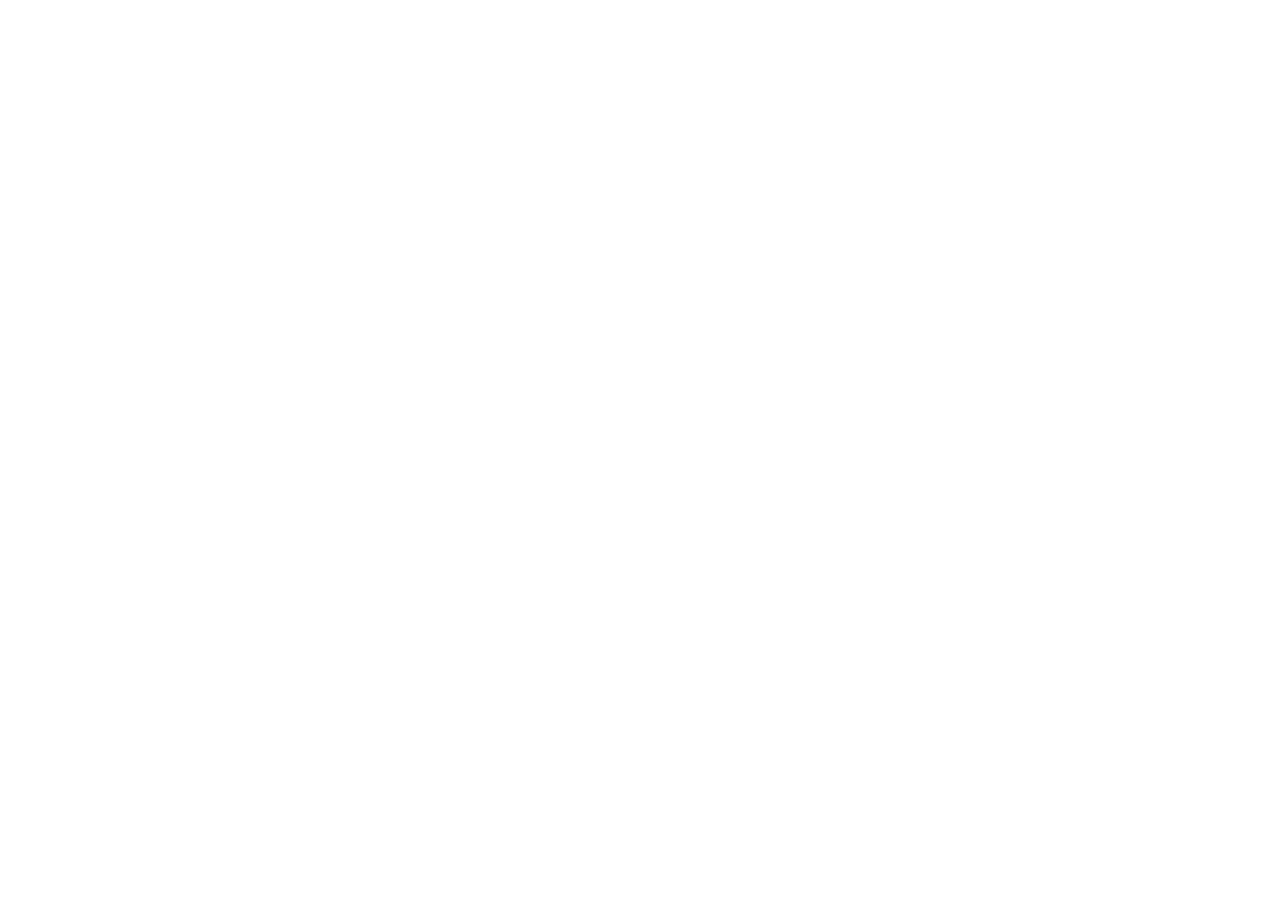
==== index.html @ efc81cf4 "creating-folders" ====
<!DOCTYPE html>
<html lang="en">
<head>
    <meta charset="UTF-8">
    <meta name="viewport" content="width=device-width, initial-scale=1.0">
    <title>MegaMart | Ecommerce Website</title>
    <link rel="stylesheet" href="style.css">
</head>
<body>
    
</body>
</html>
---- style.css ----
*{
    padding: 0;
    margin: 0;
    box-sizing: border-box;
}
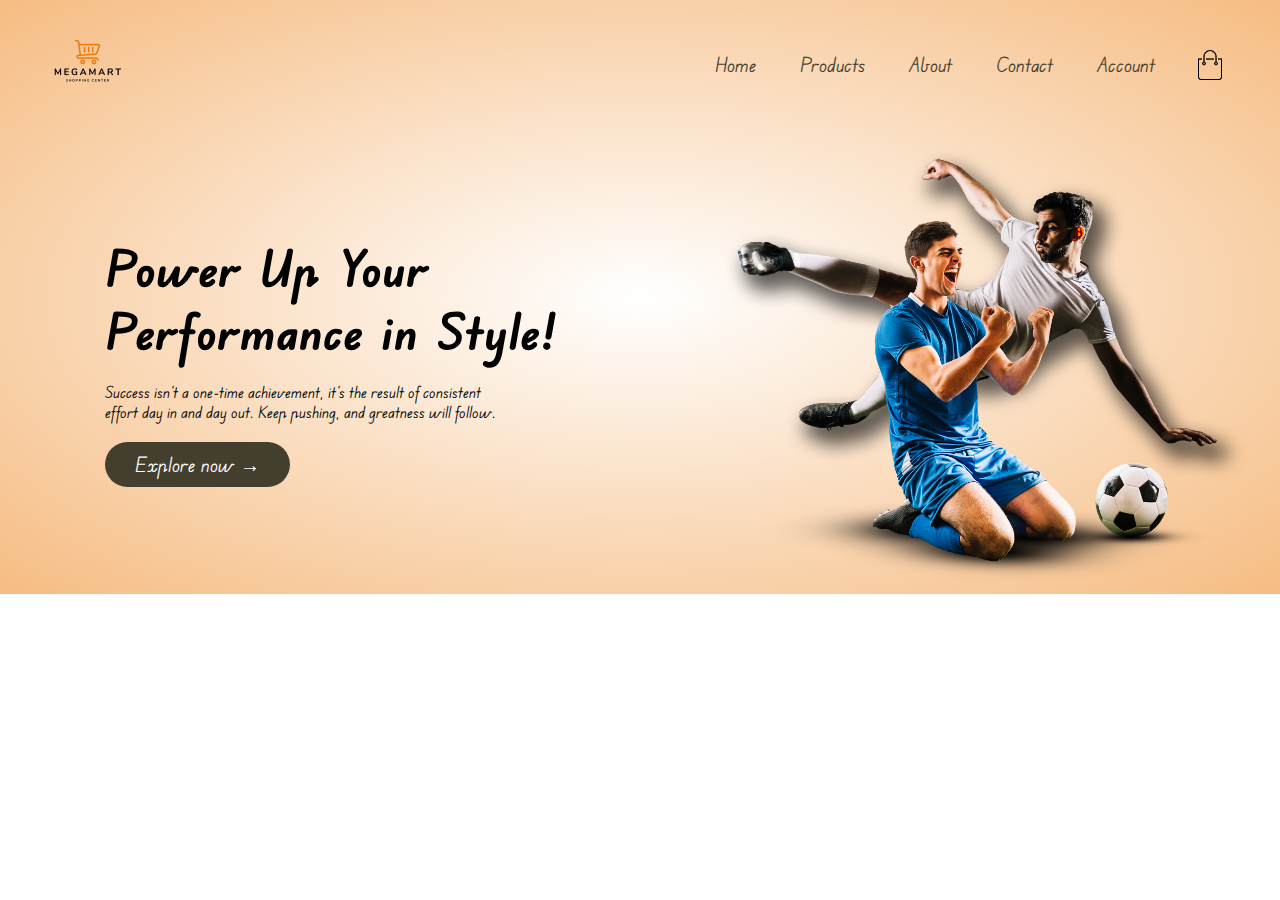
==== commit fdb57daa: "Home-Page-done" ====
--- a/index.html
+++ b/index.html
@@ -5,8 +5,39 @@
     <meta name="viewport" content="width=device-width, initial-scale=1.0">
     <title>MegaMart | Ecommerce Website</title>
     <link rel="stylesheet" href="style.css">
+    <link rel="preconnect" href="https://fonts.googleapis.com">
+<link rel="preconnect" href="https://fonts.gstatic.com" crossorigin>
+<link href="https://fonts.googleapis.com/css2?family=Concert+One&family=Edu+VIC+WA+NT+Beginner:wght@400..700&family=Foldit:wght@100..900&family=Ga+Maamli&family=Pacifico&display=swap" rel="stylesheet">
 </head>
 <body>
-    
+<div class="header">
+<div class="container">
+    <div class="navbar">
+        <div class="logo">
+            <img src="images/logo-black.png" alt="logo" width="125px">
+        </div>
+        <nav>
+            <ul>
+                <li><a href="">Home</a></li>
+                <li><a href="">Products</a></li>
+                <li><a href="">About</a></li>
+                <li><a href="">Contact</a></li>
+                <li><a href="">Account</a></li>
+            </ul>
+        </nav>
+        <img class="cart-img" src="images/cart.png" alt="cart" width="30px" height="30px">
+    </div>
+    <div class="row">
+        <div class="col-2">
+            <h1>Power Up Your Performance in Style!</h1>
+            <p>Success isn’t a one-time achievement, it’s the result of consistent <br> effort day in and day out. Keep pushing, and greatness will follow.</p>
+            <a href="" class="btn">Explore now &#8594;</a>
+        </div>
+        <div class="col-2">
+            <img src="images/image1.png" alt="">
+        </div>
+    </div>
+</div>
+</div>
 </body>
 </html>--- a/style.css
+++ b/style.css
@@ -2,4 +2,92 @@
     padding: 0;
     margin: 0;
     box-sizing: border-box;
-}+}
+body{
+    font-family: "Edu VIC WA NT Beginner", cursive;
+    font-optical-sizing: auto;
+    font-weight: weight;
+    font-style: normal;
+}
+.navbar{
+    display: flex;
+    align-items: center;
+}
+nav{
+    flex: 1;
+    text-align: right;
+}
+nav ul {
+    display: inline-block;
+    list-style-type: none;
+}
+nav ul li{
+    display: inline-block;
+    margin-right: 40px;
+}
+a{
+    text-decoration: none;
+    color: #443e2f;
+    font-size: 20px;
+    
+    
+}
+nav ul li a:hover{
+    color: #ed7a07;
+    font-weight: 700;
+    font-size: 25px;
+    transition: 0.3s;
+}
+.container{
+    max-width: 1300px;
+    padding-left: 25px;
+    margin: auto;
+    padding-right: 25px;
+
+}
+.row{
+    display: flex;
+    flex-wrap: wrap;
+    align-items: center;
+    justify-content: space-around;
+}
+.col-2{
+    flex-basis: 50%;
+    min-width: 300px;
+    padding-left: 80px;
+}
+.col-2 img{
+    max-width: 100%;
+    
+}
+.col-2 h1{
+    font-size: 50px;
+    margin: 20px 0;
+
+}
+.btn{
+    display: inline-block;
+    background: #443e2f;
+    color: white;
+    padding: 10px 30px;
+    margin: 20px 0;
+    border-radius: 30px;
+    transition: 0.5s;
+    
+}
+.btn:hover{
+    background-color: #ed7a07;
+    color: black;
+    font-weight: 700;
+}
+.header{
+    background: radial-gradient(#fff, rgba(237, 122, 7,0.5));
+}
+.cart-img{
+    margin-right: 30px;
+    transform: 0.5s;
+}
+.cart-img:hover{
+    height: 35px;
+    width: 35px;
+}
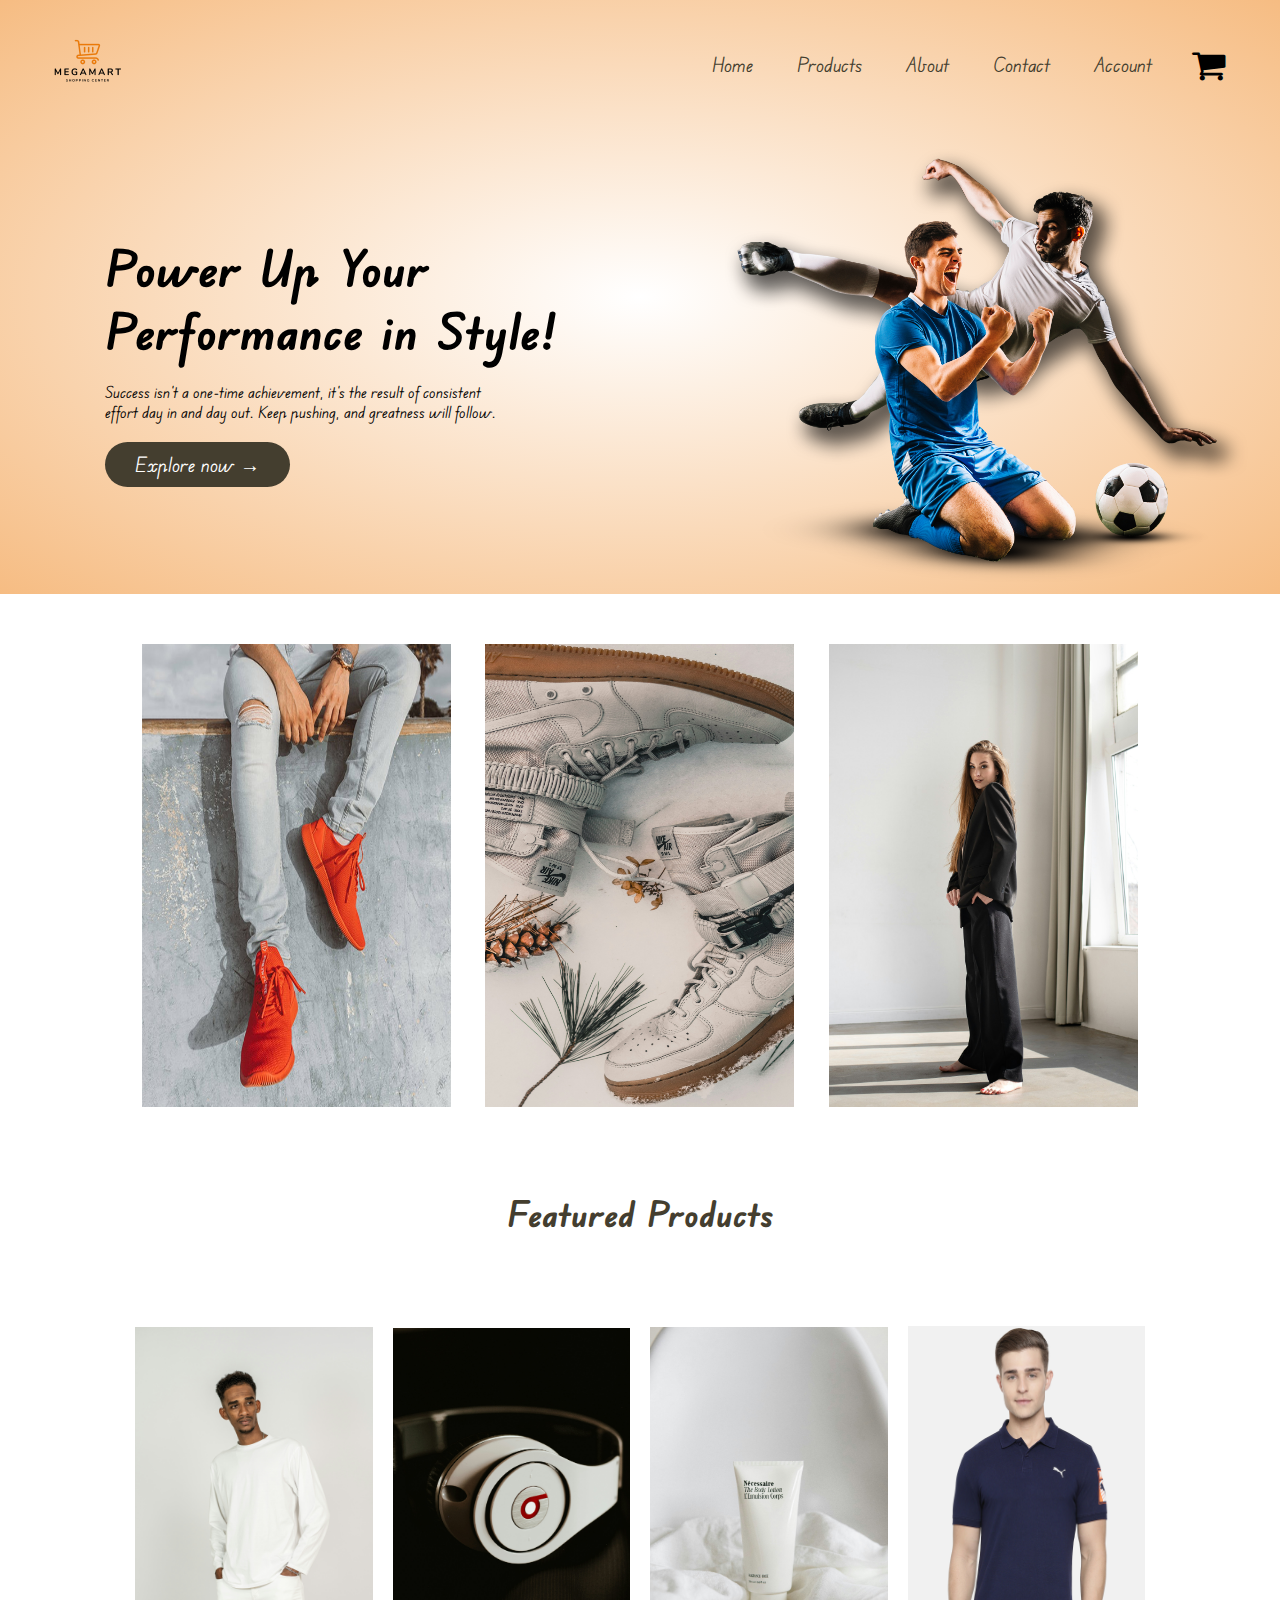
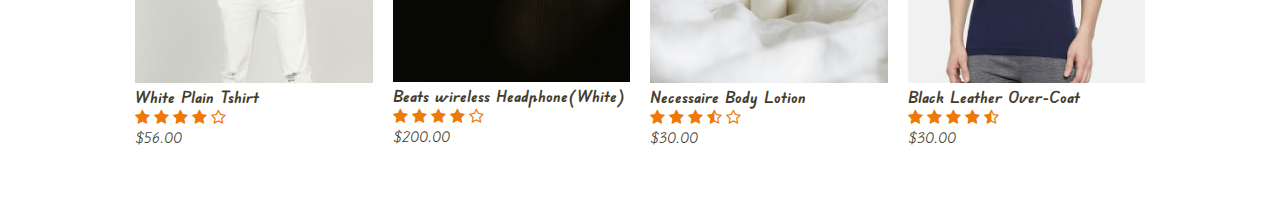
==== commit 3e614d71: "featured-products" ====
--- a/index.html
+++ b/index.html
@@ -8,6 +8,7 @@
     <link rel="preconnect" href="https://fonts.googleapis.com">
 <link rel="preconnect" href="https://fonts.gstatic.com" crossorigin>
 <link href="https://fonts.googleapis.com/css2?family=Concert+One&family=Edu+VIC+WA+NT+Beginner:wght@400..700&family=Foldit:wght@100..900&family=Ga+Maamli&family=Pacifico&display=swap" rel="stylesheet">
+<link rel="stylesheet" href="https://cdnjs.cloudflare.com/ajax/libs/font-awesome/4.7.0/css/font-awesome.min.css">
 </head>
 <body>
 <div class="header">
@@ -25,7 +26,7 @@
                 <li><a href="">Account</a></li>
             </ul>
         </nav>
-        <img class="cart-img" src="images/cart.png" alt="cart" width="30px" height="30px">
+        <i class="fa fa-shopping-cart" id="cart"></i>
     </div>
     <div class="row">
         <div class="col-2">
@@ -39,5 +40,76 @@
     </div>
 </div>
 </div>
+<!------------Feature Products -------------->
+<div class="categories">
+    <div class="small-container">
+    <div class="row">
+        <div class="col-3">
+            <img src="images/category-1.jpg" alt="" height="463px">
+        </div>
+        <div class="col-3">
+            <img src="images/category-2.jpg" alt="" height="463px">
+        </div>
+        <div class="col-3">
+            <img src="images/category-3.jpg" alt="">
+        </div>
+    </div>
+    </div>
+
+</div>
+<!---------------- featured-products ---------------->
+<div class="small-container">
+    <h2 class="title">Featured Products</h2>
+    <div class="row">
+        <div class="col-4">
+            <img src="images/product-1.jpg" alt="">
+            <h4>White Plain Tshirt</h4>
+            <div class="rating">
+                <i class="fa fa-star"></i>
+                <i class="fa fa-star"></i>
+                <i class="fa fa-star"></i>
+                <i class="fa fa-star"></i>
+                <i class="fa fa-star-o"></i>
+            </div>
+            <p>$56.00</p>
+        </div>
+        <div class="col-4">
+            <img src="images/product-2.jpg" alt="">
+            <h4>Beats wireless Headphone(White)</h4>
+            <div class="rating">
+                <i class="fa fa-star"></i>
+                <i class="fa fa-star"></i>
+                <i class="fa fa-star"></i>
+                <i class="fa fa-star"></i>
+                <i class="fa fa-star-o"></i>
+            </div>
+            <p>$200.00</p>
+        </div>
+        <div class="col-4">
+            <img src="images/product-3.jpg" alt="">
+            <h4>Necessaire Body Lotion</h4>
+            <div class="rating">
+                <i class="fa fa-star"></i>
+                <i class="fa fa-star"></i>
+                <i class="fa fa-star"></i>
+                <i class="fa fa-star-half-o"></i>
+                <i class="fa fa-star-o"></i>
+            </div>
+            <p>$30.00</p>
+        </div>
+        <div class="col-4">
+            <img src="images/product-4.jpg" alt="" height="357px">
+            <h4>Black Leather Over-Coat</h4>
+            <div class="rating">
+                <i class="fa fa-star"></i>
+                <i class="fa fa-star"></i>
+                <i class="fa fa-star"></i>
+                <i class="fa fa-star"></i>
+                <i class="fa fa-star-half-o"></i>
+            </div>
+            <p>$30.00</p>
+        </div>
+    </div>
+</div>
 </body>
 </html>--- a/style.css
+++ b/style.css
@@ -1,93 +1,150 @@
-*{
-    padding: 0;
-    margin: 0;
-    box-sizing: border-box;
+* {
+  padding: 0;
+  margin: 0;
+  box-sizing: border-box;
 }
-body{
-    font-family: "Edu VIC WA NT Beginner", cursive;
-    font-optical-sizing: auto;
-    font-weight: weight;
-    font-style: normal;
+body {
+  font-family: "Edu VIC WA NT Beginner", cursive;
+  font-optical-sizing: auto;
+  font-weight: weight;
+  font-style: normal;
 }
-.navbar{
-    display: flex;
-    align-items: center;
+.navbar {
+  display: flex;
+  align-items: center;
 }
-nav{
-    flex: 1;
-    text-align: right;
+nav {
+  flex: 1;
+  text-align: right;
 }
 nav ul {
-    display: inline-block;
-    list-style-type: none;
+  display: inline-block;
+  list-style-type: none;
 }
-nav ul li{
-    display: inline-block;
-    margin-right: 40px;
+nav ul li {
+  display: inline-block;
+  margin-right: 40px;
 }
-a{
-    text-decoration: none;
-    color: #443e2f;
-    font-size: 20px;
-    
-    
+a {
+  text-decoration: none;
+  color: #443e2f;
+  font-size: 20px;
 }
-nav ul li a:hover{
-    color: #ed7a07;
-    font-weight: 700;
-    font-size: 25px;
-    transition: 0.3s;
+nav ul li a:hover {
+  color: #ed7a07;
+  font-weight: 700;
+  font-size: 25px;
+  transition: 0.3s;
 }
-.container{
-    max-width: 1300px;
-    padding-left: 25px;
-    margin: auto;
-    padding-right: 25px;
+.container {
+  max-width: 1300px;
+  padding-left: 25px;
+  margin: auto;
+  padding-right: 25px;
+}
+.row {
+  display: flex;
+  flex-wrap: wrap;
+  align-items: center;
+  justify-content: space-around;
+}
+.col-2 {
+  flex-basis: 50%;
+  min-width: 300px;
+  padding-left: 80px;
+}
+.col-2 img {
+  max-width: 100%;
+}
+.col-2 h1 {
+  font-size: 50px;
+  margin: 20px 0;
+}
+.btn {
+  display: inline-block;
+  background: #443e2f;
+  color: white;
+  padding: 10px 30px;
+  margin: 20px 0;
+  border-radius: 30px;
+  transition: 0.5s;
+}
+.btn:hover {
+  background-color: #ed7a07;
+  color: black;
+  font-weight: 700;
+}
+.header {
+  background: radial-gradient(#fff, rgba(237, 122, 7, 0.5));
+}
+#cart {
+  margin-right: 30px;
+  font-size: 36px;
+  cursor: pointer;
+}
+#cart:hover {
+  color: #ed7a07;
+  font-size: 40px;
+}
+.categories{
+  margin: 50px 0;
+}
+.col-3{
+  flex-basis: 30%;
+  min-width: 250px;
+  margin-bottom: 30px;
+}
+.col-3 img{
+  width: 100%;
+  
+}
+.col-3 img:hover{
+  height: 600px;
+  width: 400px;
+  transition: 0.5s;
+  cursor: pointer;
+  position: relative;
+  border-radius: 40px;
+  box-shadow:  #ed7a07 20px 20px 10px;
+}
+.small-container{
+  max-width: 1080px;
+  margin: auto;
+  padding-left: 25px;
+  padding-right: 25px;
 
 }
-.row{
-    display: flex;
-    flex-wrap: wrap;
-    align-items: center;
-    justify-content: space-around;
+.col-4{
+  flex-basis: 25%; 
+  min-width: 200px;
+  margin-bottom: 50px;
+  padding: 10px;
+  transition: transform 0.5s;
 }
-.col-2{
-    flex-basis: 50%;
-    min-width: 300px;
-    padding-left: 80px;
+.col-4 img{
+  width: 100%;
 }
-.col-2 img{
-    max-width: 100%;
-    
+.col-4{
+  color: #443e2f;
 }
-.col-2 h1{
-    font-size: 50px;
-    margin: 20px 0;
-
+.col-4:hover{
+  transform: translateY(-15px);
+  cursor: pointer;
 }
-.btn{
-    display: inline-block;
-    background: #443e2f;
-    color: white;
-    padding: 10px 30px;
-    margin: 20px 0;
-    border-radius: 30px;
-    transition: 0.5s;
-    
+.rating{
+  color: #ed7a07;
 }
-.btn:hover{
-    background-color: #ed7a07;
-    color: black;
-    font-weight: 700;
+.title{
+  text-align: center;
+  font-size: 35px;
+  margin: 0 auto 80px;
+  position: relative;
+  color: #443e2f;
 }
-.header{
-    background: radial-gradient(#fff, rgba(237, 122, 7,0.5));
+.title:hover{
+  border: 3px #ed7a07 solid;
+  transition: 0.5s;
+  background-color: #ed7a07;
+  border-radius:40px;
+  cursor: pointer;
 }
-.cart-img{
-    margin-right: 30px;
-    transform: 0.5s;
-}
-.cart-img:hover{
-    height: 35px;
-    width: 35px;
-}
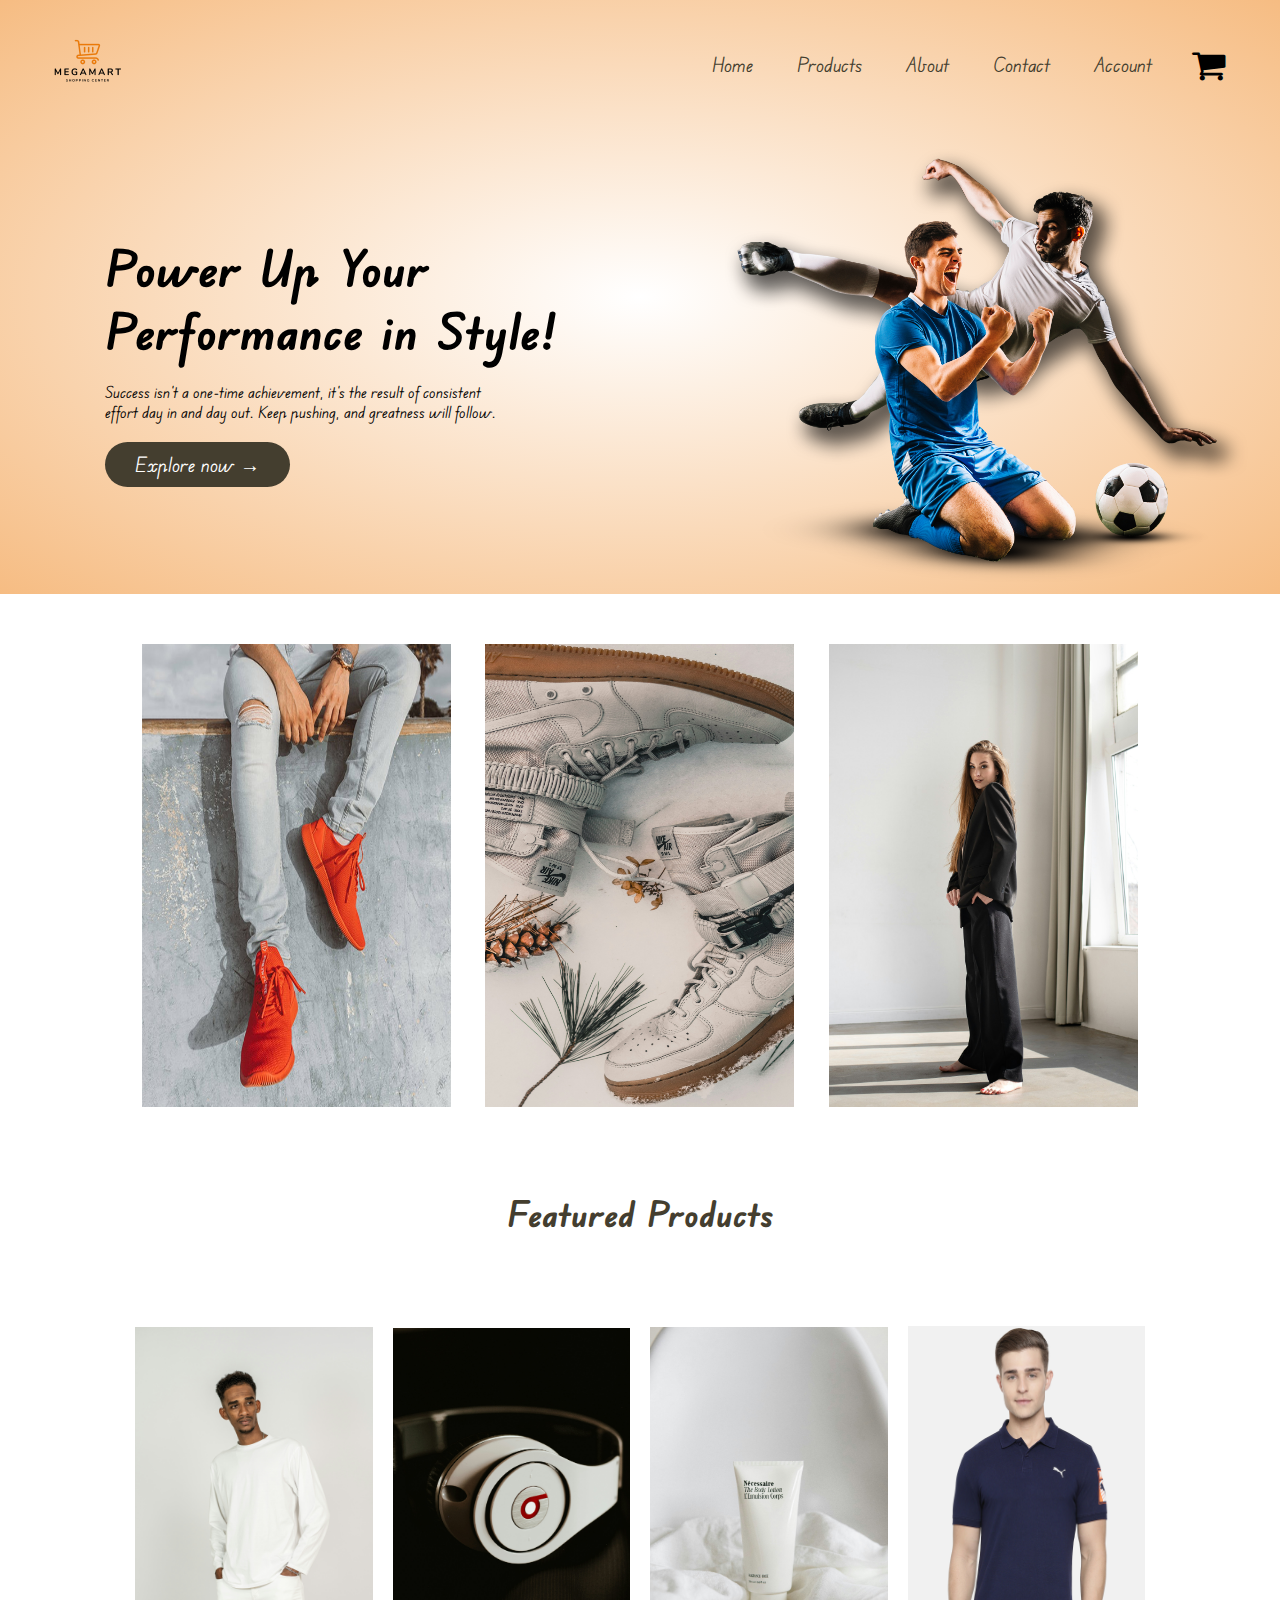
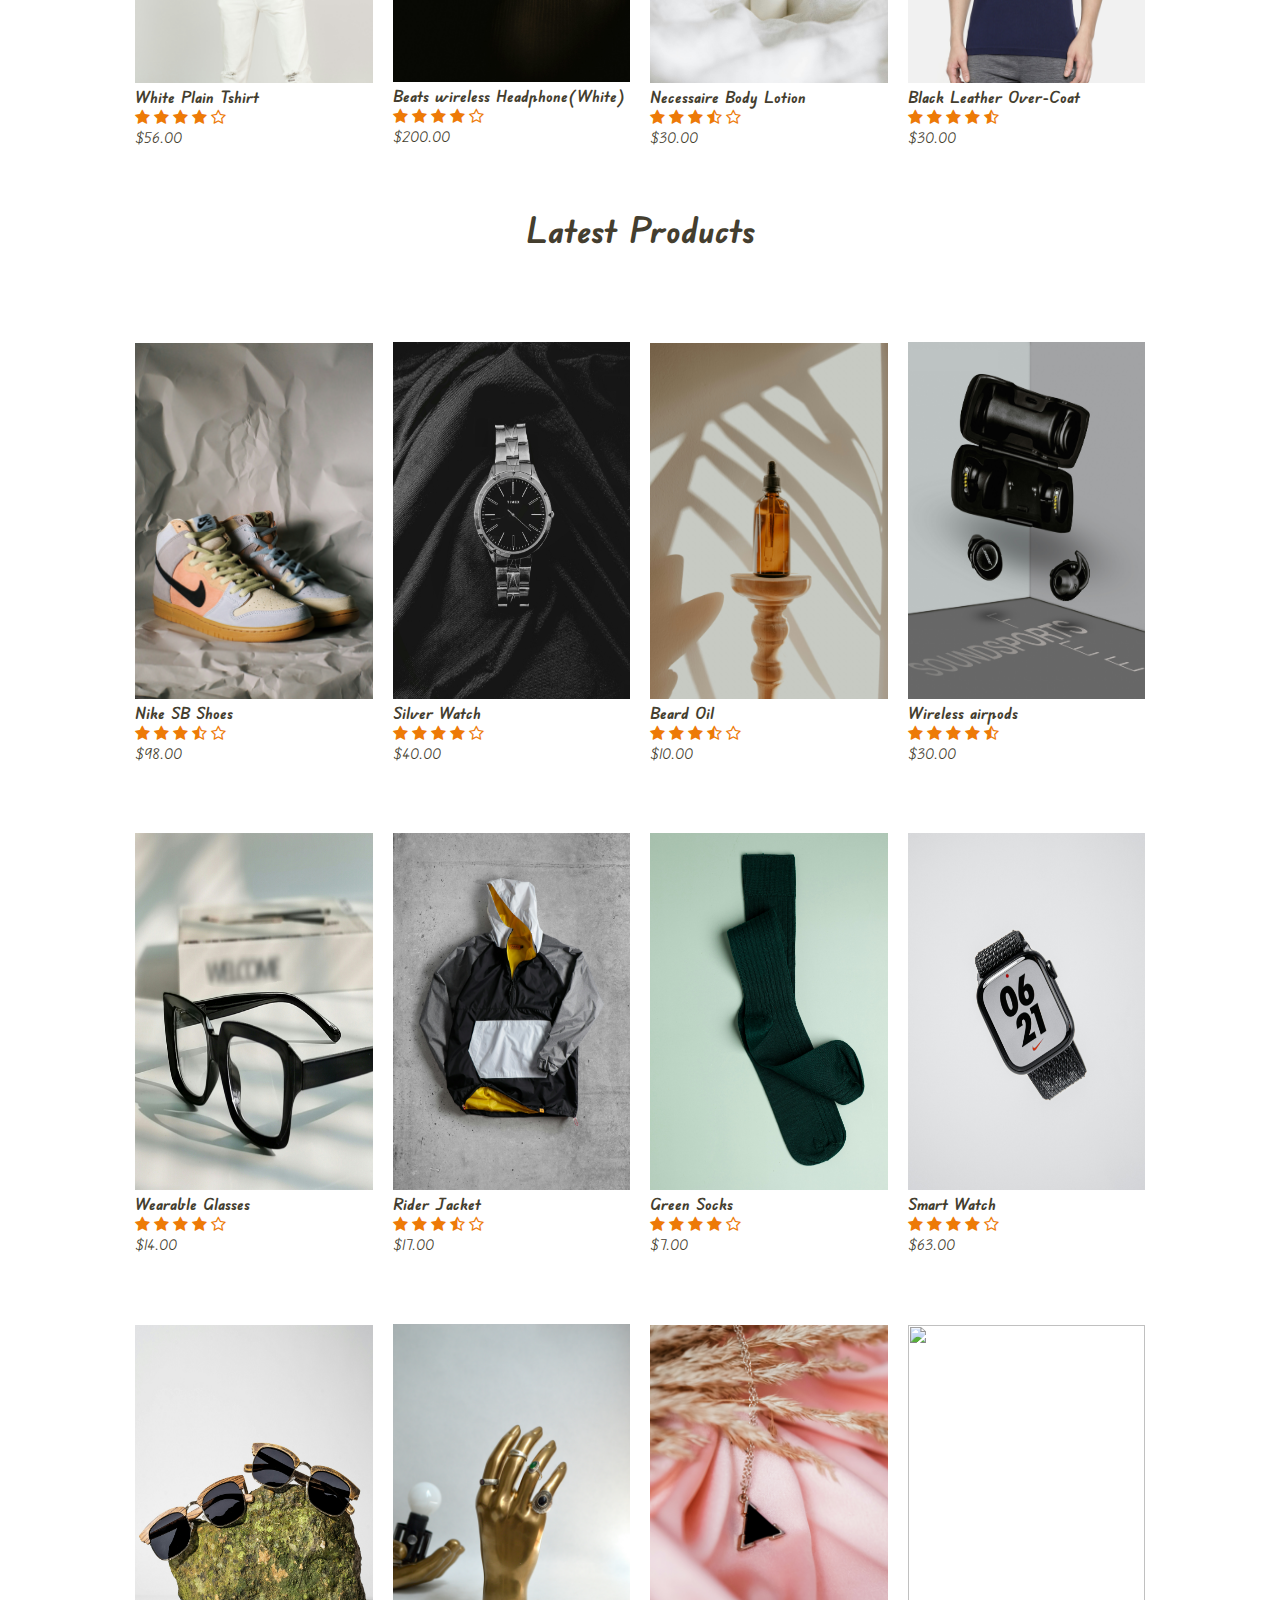
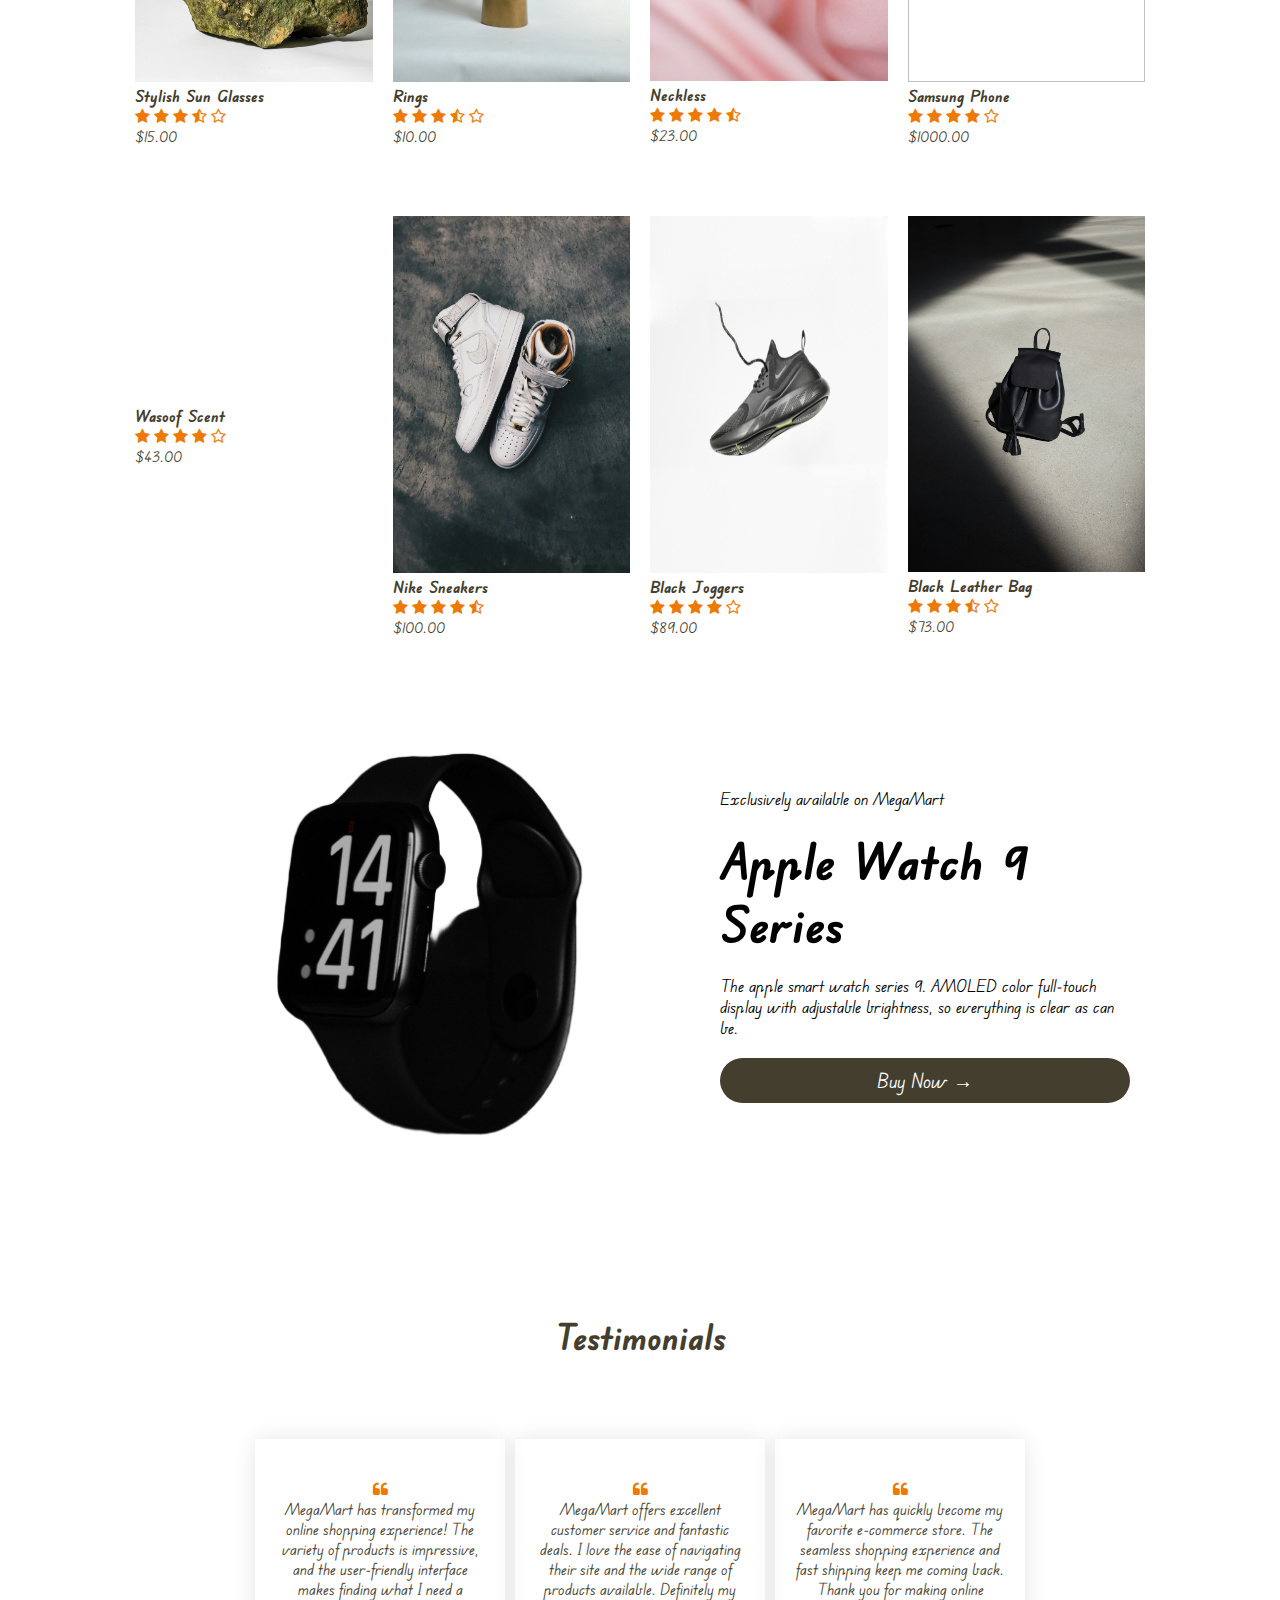
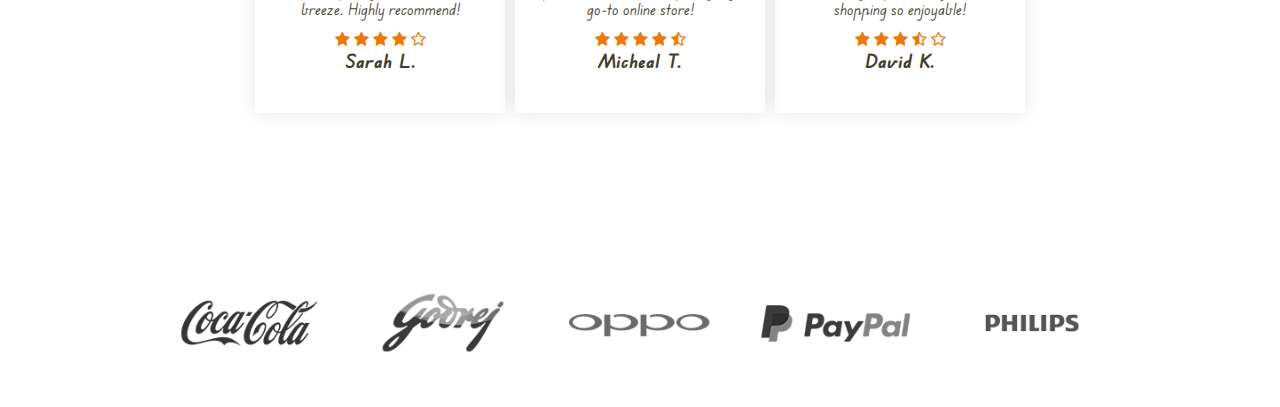
==== commit 2a8ec9d6: "testimonials & brands" ====
--- a/index.html
+++ b/index.html
@@ -110,6 +110,287 @@
             <p>$30.00</p>
         </div>
     </div>
+    <h2 class="title">Latest Products</h2>
+    <div class="row">
+        <div class="col-4">
+            <img src="images/product-5.jpg" alt="">
+            <h4>Nike SB Shoes</h4>
+            <div class="rating">
+                <i class="fa fa-star"></i>
+                <i class="fa fa-star"></i>
+                <i class="fa fa-star"></i>
+                <i class="fa fa-star-half-o"></i>
+                <i class="fa fa-star-o"></i>
+            </div>
+            <p>$98.00</p>
+        </div>
+        <div class="col-4">
+            <img src="images/product-6.jpg" alt="" height="357px">
+            <h4>Silver Watch</h4>
+            <div class="rating">
+                <i class="fa fa-star"></i>
+                <i class="fa fa-star"></i>
+                <i class="fa fa-star"></i>
+                <i class="fa fa-star"></i>
+                <i class="fa fa-star-o"></i>
+            </div>
+            <p>$40.00</p>
+        </div>
+        <div class="col-4">
+            <img src="images/product-7.jpg" alt="">
+            <h4>Beard Oil</h4>
+            <div class="rating">
+                <i class="fa fa-star"></i>
+                <i class="fa fa-star"></i>
+                <i class="fa fa-star"></i>
+                <i class="fa fa-star-half-o"></i>
+                <i class="fa fa-star-o"></i>
+            </div>
+            <p>$10.00</p>
+        </div>
+        <div class="col-4">
+            <img src="images/product-8.jpg" alt="" height="357px">
+            <h4>Wireless airpods</h4>
+            <div class="rating">
+                <i class="fa fa-star"></i>
+                <i class="fa fa-star"></i>
+                <i class="fa fa-star"></i>
+                <i class="fa fa-star"></i>
+                <i class="fa fa-star-half-o"></i>
+            </div>
+            <p>$30.00</p>
+        </div>
+        <div class="col-4">
+            <img src="images/product-9.jpg" alt="" height="357px">
+            <h4>Wearable Glasses</h4>
+            <div class="rating">
+                <i class="fa fa-star"></i>
+                <i class="fa fa-star"></i>
+                <i class="fa fa-star"></i>
+                <i class="fa fa-star"></i>
+                <i class="fa fa-star-o"></i>
+            </div>
+            <p>$14.00</p>
+        </div>
+        <div class="col-4">
+            <img src="images/product-10.jpg" alt="" height="357px">
+            <h4>Rider Jacket</h4>
+            <div class="rating">
+                <i class="fa fa-star"></i>
+                <i class="fa fa-star"></i>
+                <i class="fa fa-star"></i>
+                <i class="fa fa-star-half-o"></i>
+                <i class="fa fa-star-o"></i>
+            </div>
+            <p>$17.00</p>
+        </div>
+        <div class="col-4">
+            <img src="images/product-11.jpg" alt="" height="357px">
+            <h4>Green Socks</h4>
+            <div class="rating">
+                <i class="fa fa-star"></i>
+                <i class="fa fa-star"></i>
+                <i class="fa fa-star"></i>
+                <i class="fa fa-star"></i>
+                <i class="fa fa-star-o"></i>
+            </div>
+            <p>$7.00</p>
+        </div>
+        <div class="col-4">
+            <img src="images/product-12.jpg" alt="" height="357px">
+            <h4>Smart Watch</h4>
+            <div class="rating">
+                <i class="fa fa-star"></i>
+                <i class="fa fa-star"></i>
+                <i class="fa fa-star"></i>
+                <i class="fa fa-star"></i>
+                <i class="fa fa-star-o"></i>
+            </div>
+            <p>$63.00</p>
+        </div>
+        <div class="col-4">
+            <img src="images/product-13.jpg" alt="" height="357px">
+            <h4>Stylish Sun Glasses</h4>
+            <div class="rating">
+                <i class="fa fa-star"></i>
+                <i class="fa fa-star"></i>
+                <i class="fa fa-star"></i>
+                <i class="fa fa-star-half-o"></i>
+                <i class="fa fa-star-o"></i>
+            </div>
+            <p>$15.00</p>
+        </div>
+        <div class="col-4">
+            <img src="images/product-14.jpg" alt="">
+            <h4>Rings</h4>
+            <div class="rating">
+                <i class="fa fa-star"></i>
+                <i class="fa fa-star"></i>
+                <i class="fa fa-star"></i>
+                <i class="fa fa-star-half-o"></i>
+                <i class="fa fa-star-o"></i>
+            </div>
+            <p>$10.00</p>
+        </div>
+        <div class="col-4">
+            <img src="images/product-15.jpg" alt="">
+            <h4>Neckless</h4>
+            <div class="rating">
+                <i class="fa fa-star"></i>
+                <i class="fa fa-star"></i>
+                <i class="fa fa-star"></i>
+                <i class="fa fa-star"></i>
+                <i class="fa fa-star-half-o"></i>
+            </div>
+            <p>$23.00</p>
+        </div>
+        <div class="col-4">
+            <img src="images/product-16.jpg" alt="" height="357px">
+            <h4>Samsung Phone</h4>
+            <div class="rating">
+                <i class="fa fa-star"></i>
+                <i class="fa fa-star"></i>
+                <i class="fa fa-star"></i>
+                <i class="fa fa-star"></i>
+                <i class="fa fa-star-o"></i>
+            </div>
+            <p>$1000.00</p>
+        </div>
+        <div class="col-4">
+            <img src="images/product-17.jpg" alt="" >
+            <h4>Wasoof Scent</h4>
+            <div class="rating">
+                <i class="fa fa-star"></i>
+                <i class="fa fa-star"></i>
+                <i class="fa fa-star"></i>
+                <i class="fa fa-star"></i>
+                <i class="fa fa-star-o"></i>
+            </div>
+            <p>$43.00</p>
+        </div>
+        <div class="col-4">
+            <img src="images/product-18.jpg" alt="" height="357px">
+            <h4>Nike Sneakers</h4>
+            <div class="rating">
+                <i class="fa fa-star"></i>
+                <i class="fa fa-star"></i>
+                <i class="fa fa-star"></i>
+                <i class="fa fa-star"></i>
+                <i class="fa fa-star-half-o"></i>
+            </div>
+            <p>$100.00</p>
+        </div>
+        <div class="col-4">
+            <img src="images/product-19.jpg" alt="" height="357px" >
+            <h4>Black Joggers</h4>
+            <div class="rating">
+                <i class="fa fa-star"></i>
+                <i class="fa fa-star"></i>
+                <i class="fa fa-star"></i>
+                <i class="fa fa-star"></i>
+                <i class="fa fa-star-o"></i>
+            </div>
+            <p>$89.00</p>
+        </div>
+        <div class="col-4">
+            <img src="images/product-20.jpg" alt="">
+            <h4>Black Leather Bag</h4>
+            <div class="rating">
+                <i class="fa fa-star"></i>
+                <i class="fa fa-star"></i>
+                <i class="fa fa-star"></i>
+                <i class="fa fa-star-half-o"></i>
+                <i class="fa fa-star-o"></i>
+            </div>
+            <p>$73.00</p>
+        </div>
+
 </div>
+<!-- -----------offer product-->
+ <div class="offer">
+    <div class="small-container">
+        <div class="row">
+            <div class="col-2">
+                <div class="image-container">
+                <img src="images/offer-product.png" alt="" class="offer-img">
+            </div>
+            </div>
+            <div class="col-2">
+                <p class="description">Exclusively available on MegaMart</p>
+                <h1>Apple Watch 9 Series</h1>
+                <small class="description">The apple smart watch series 9. AMOLED color full-touch display with adjustable brightness, so everything is clear as can be. <br></small>
+                <a href="" class="btn" id="buy-btn">Buy Now &#8594;</a>
+            </div>
+        </div>
+    </div>
+ </div>
+ <!-- Testimonials -->
+  <div class="testimonials">
+    <div class="small-container">
+        <h2 class="title">Testimonials</h2>
+        <div class="row">
+            
+            <div class="col-3">
+                <i class="fa fa-quote-left"></i>
+                <p class="comment">MegaMart has transformed my online shopping experience! The variety of products is impressive, and the user-friendly interface makes finding what I need a breeze. Highly recommend!</p>
+                <div class="rating">
+                    <i class="fa fa-star"></i>
+                    <i class="fa fa-star"></i>
+                    <i class="fa fa-star"></i>
+                    <i class="fa fa-star"></i>
+                    <i class="fa fa-star-o"></i>
+                    <h3>Sarah L.</h3>
+                </div>
+            </div>
+            <div class="col-3">
+                <i class="fa fa-quote-left"></i>
+                <p class="comment">MegaMart offers excellent customer service and fantastic deals. I love the ease of navigating their site and the wide range of products available. Definitely my go-to online store!</p>
+                <div class="rating">
+                    <i class="fa fa-star"></i>
+                    <i class="fa fa-star"></i>
+                    <i class="fa fa-star"></i>
+                    <i class="fa fa-star"></i>
+                    <i class="fa fa-star-half-o"></i>
+                    <h3>Micheal T.</h3>
+                </div>
+            </div>
+            <div class="col-3">
+                <i class="fa fa-quote-left"></i>
+                <p class="comment">MegaMart has quickly become my favorite e-commerce store. The seamless shopping experience and fast shipping keep me coming back. Thank you for making online shopping so enjoyable!</p>
+                <div class="rating">
+                    <i class="fa fa-star"></i>
+                    <i class="fa fa-star"></i>
+                    <i class="fa fa-star"></i>
+                    <i class="fa fa-star-half-o"></i>
+                    <i class="fa fa-star-o"></i>
+                    <h3>David K.</h3>
+                </div>
+            </div>
+        </div>
+    </div>
+  </div>
+  <!-- Brands -->
+   <div class="brands">
+    <div class="small-container">
+        <div class="row">
+            <div class="col-5">
+                <img src="images/logo-coca-cola.png" alt="">
+            </div>
+            <div class="col-5">
+                <img src="images/logo-godrej.png" alt="">
+            </div>
+            <div class="col-5">
+                <img src="images/logo-oppo.png" alt="">
+            </div>
+            <div class="col-5">
+                <img src="images/logo-paypal.png" alt="">
+            </div>
+            <div class="col-5">
+                <img src="images/logo-philips.png" alt="">
+            </div>
+        </div>
+    </div>
+   </div>
+
 </body>
 </html>--- a/style.css
+++ b/style.css
@@ -102,7 +102,7 @@
   height: 600px;
   width: 400px;
   transition: 0.5s;
-  cursor: pointer;
+  cursor:zoom-in;
   position: relative;
   border-radius: 40px;
   box-shadow:  #ed7a07 20px 20px 10px;
@@ -147,4 +147,65 @@
   background-color: #ed7a07;
   border-radius:40px;
   cursor: pointer;
-}
+}      
+.description{
+  font-size: 17px;
+}
+#buy-btn{
+  display: flex;
+  justify-content: center;
+}
+.image-container{
+  display: inline-block ;
+  overflow: hidden;
+}
+.offer-img{
+  display: block;
+  cursor:pointer;
+  transition: transform 0.5s ease;
+
+}
+.image-container:hover .offer-img{
+  transform: scale(1.2) rotate(10deg);  
+}
+h3{
+  color: #443e2f;
+}
+.testimonials{
+  padding: 100px;
+}
+.testimonials .col-3{
+  text-align: center;
+  padding: 40px 20px;
+  box-shadow: 0 0 20px 0px rgba(0, 0, 0, 0.1);
+  transition: transform 0.5s;
+}
+.testimonials .col-3:hover{
+  transform: translateY(-10px);
+  cursor: pointer;
+}
+.testimonials .rating{
+  padding-top: 10px;
+}
+.fa.fa-quote-left{
+  color: #ed7a07;
+}
+.comment{
+  color: #443e2f;
+}
+.brands{
+  margin: 40px auto;
+}
+.col-5{
+  width: 160px;
+
+}
+.col-5 img{
+  width: 100%;
+  cursor: pointer;
+  filter: grayscale(100%);
+}
+.col-5 img:hover{
+  filter: contrast(100%);
+
+}
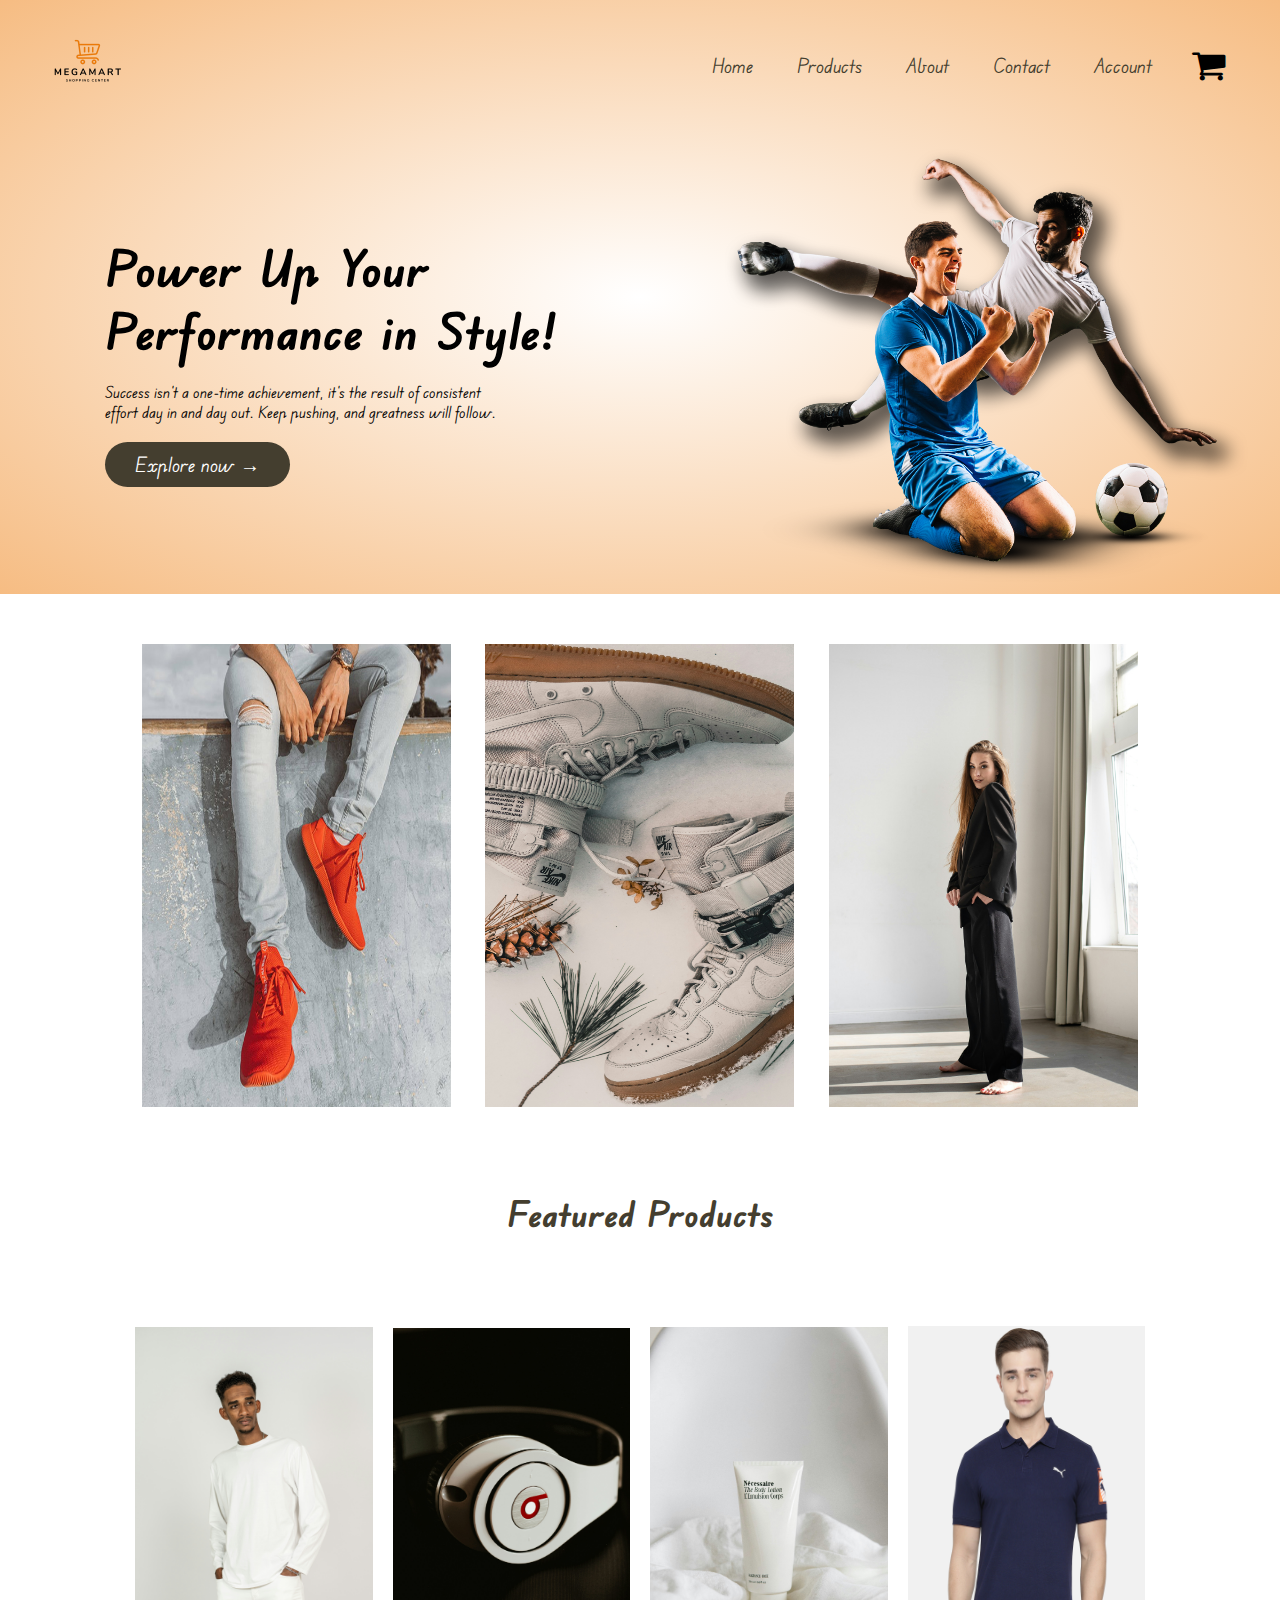
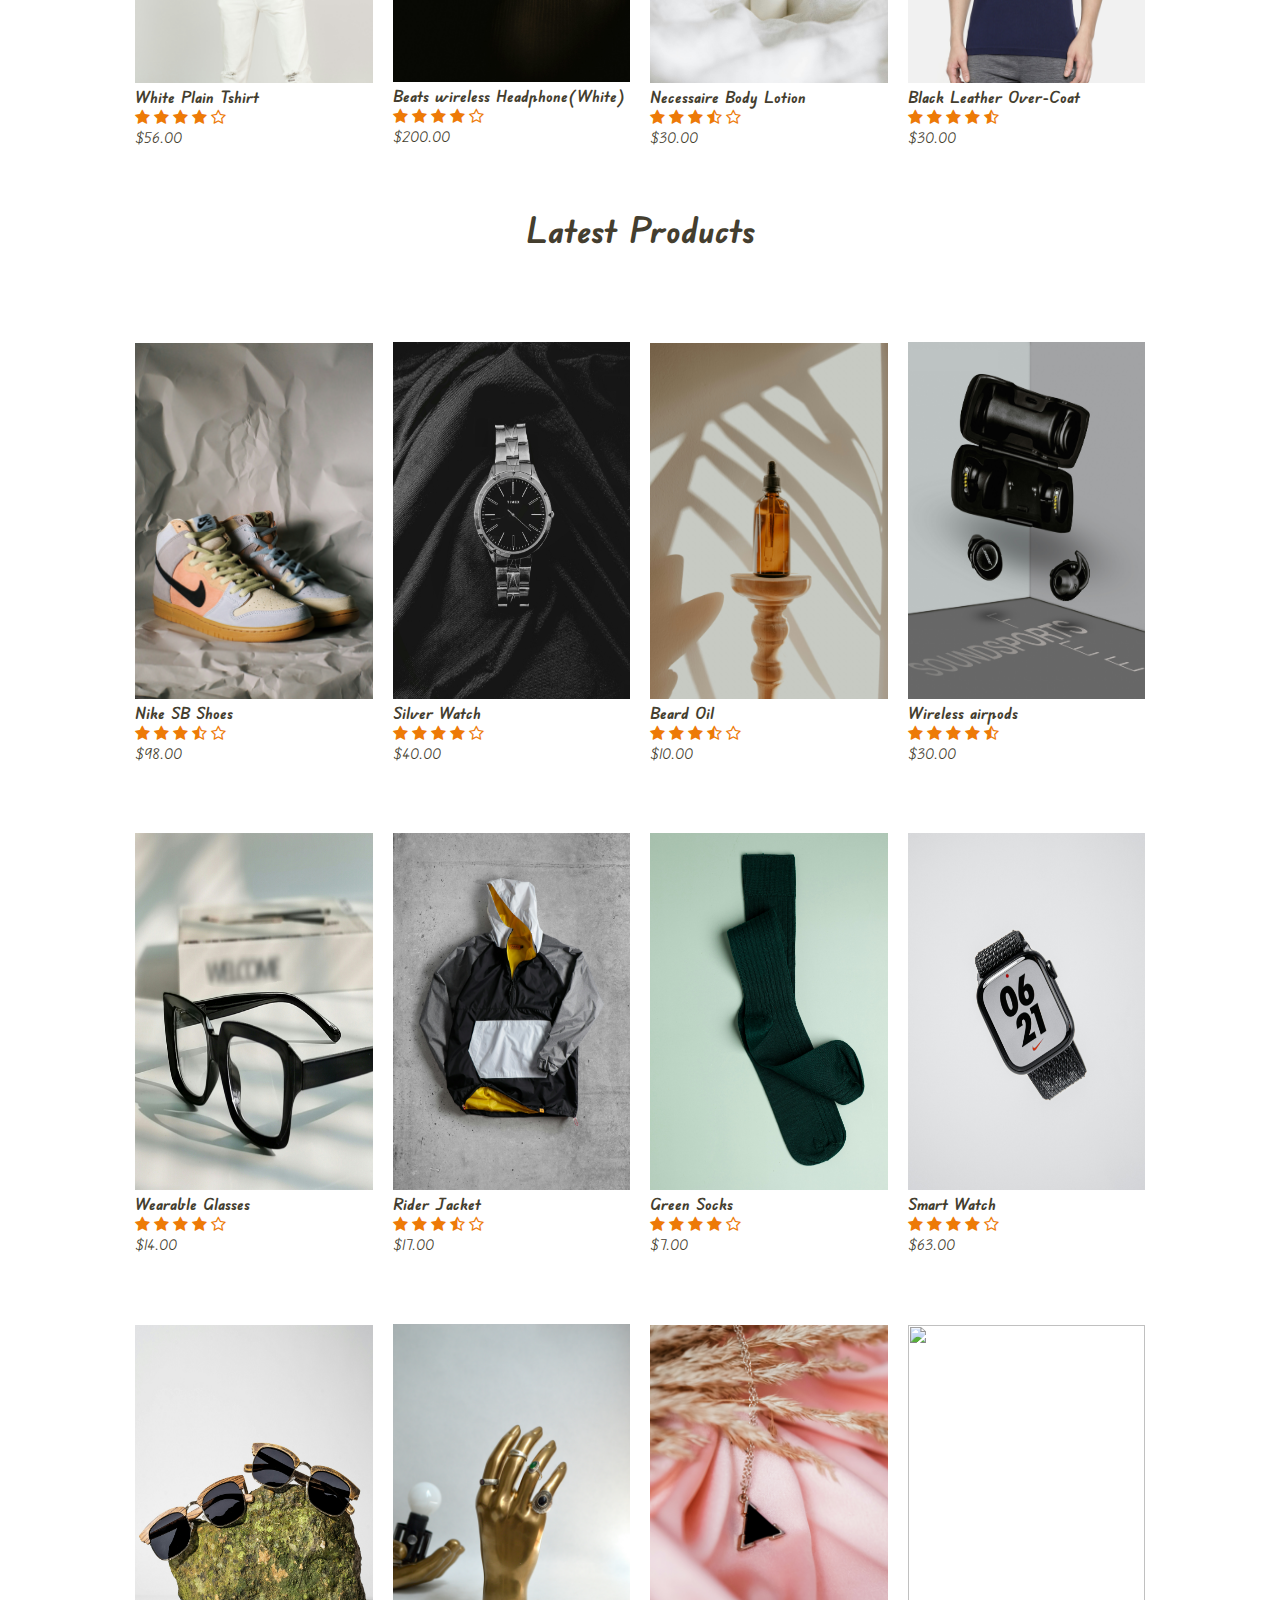
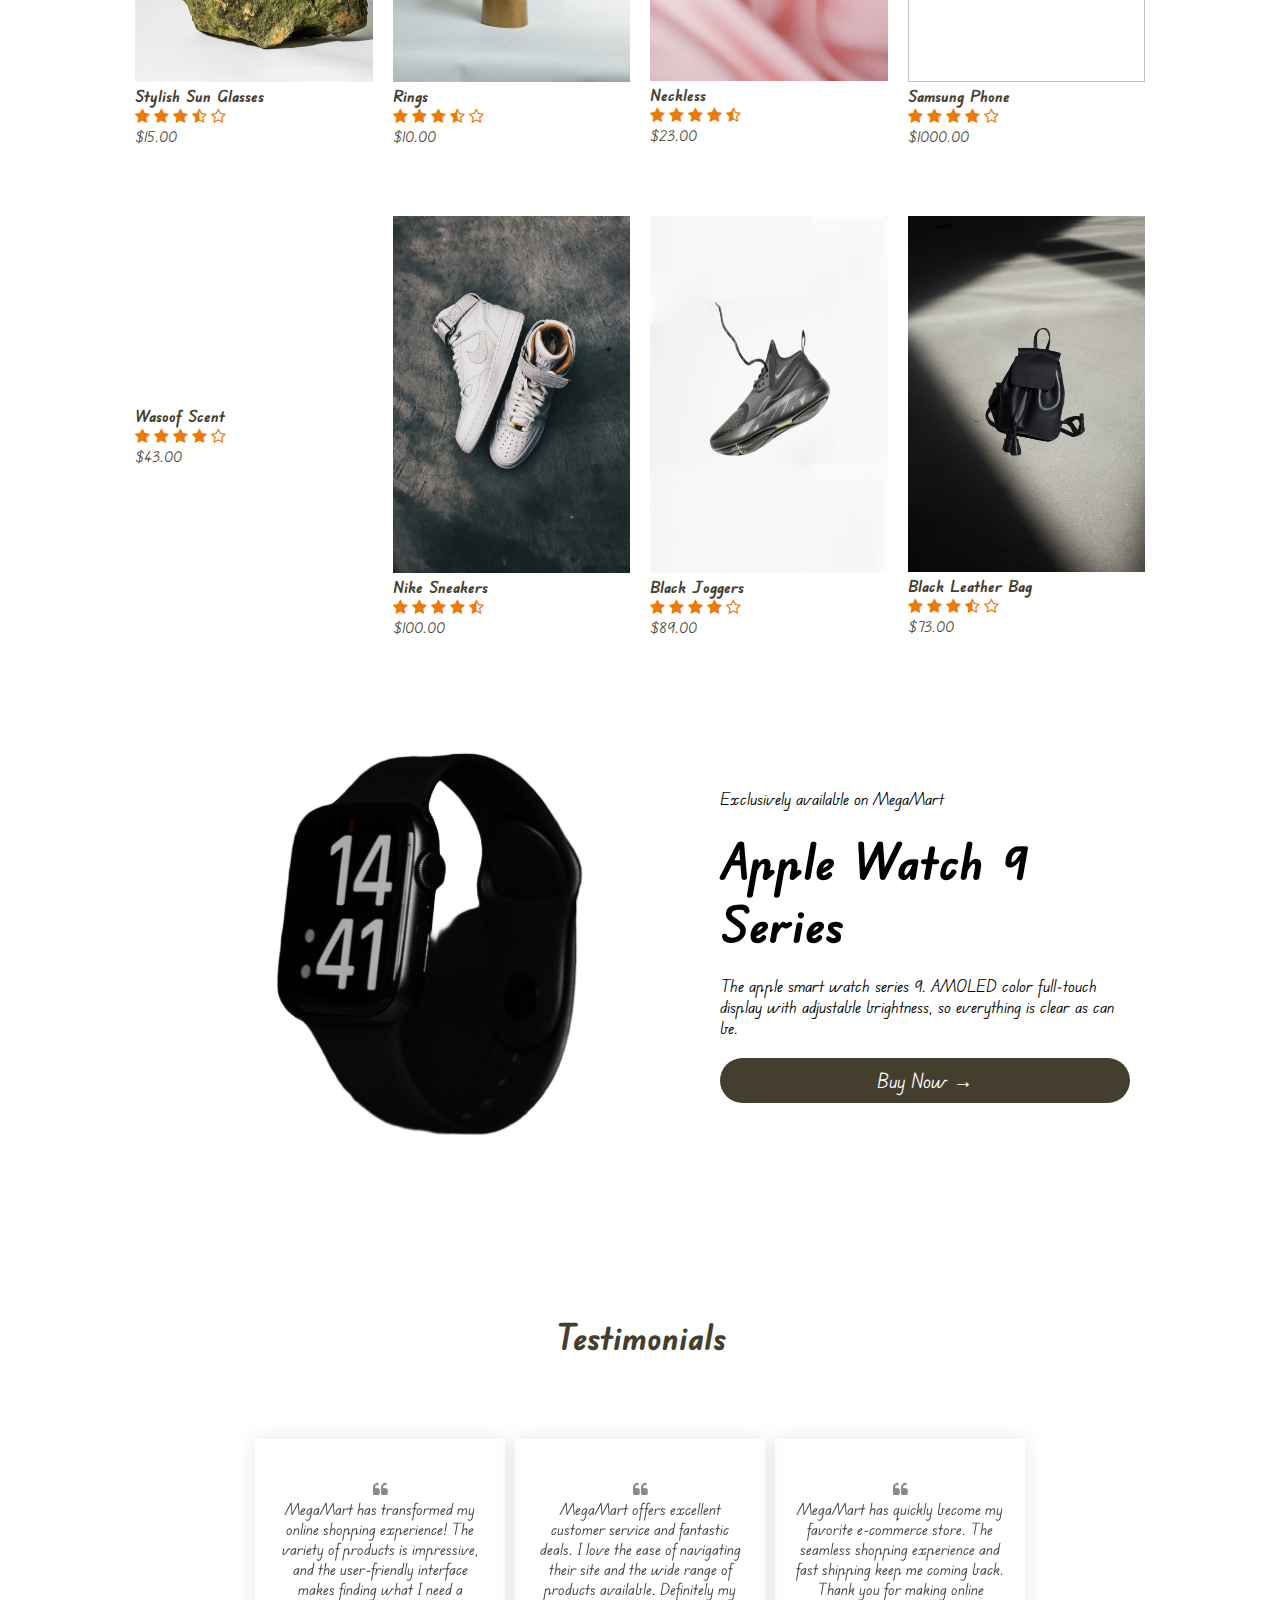
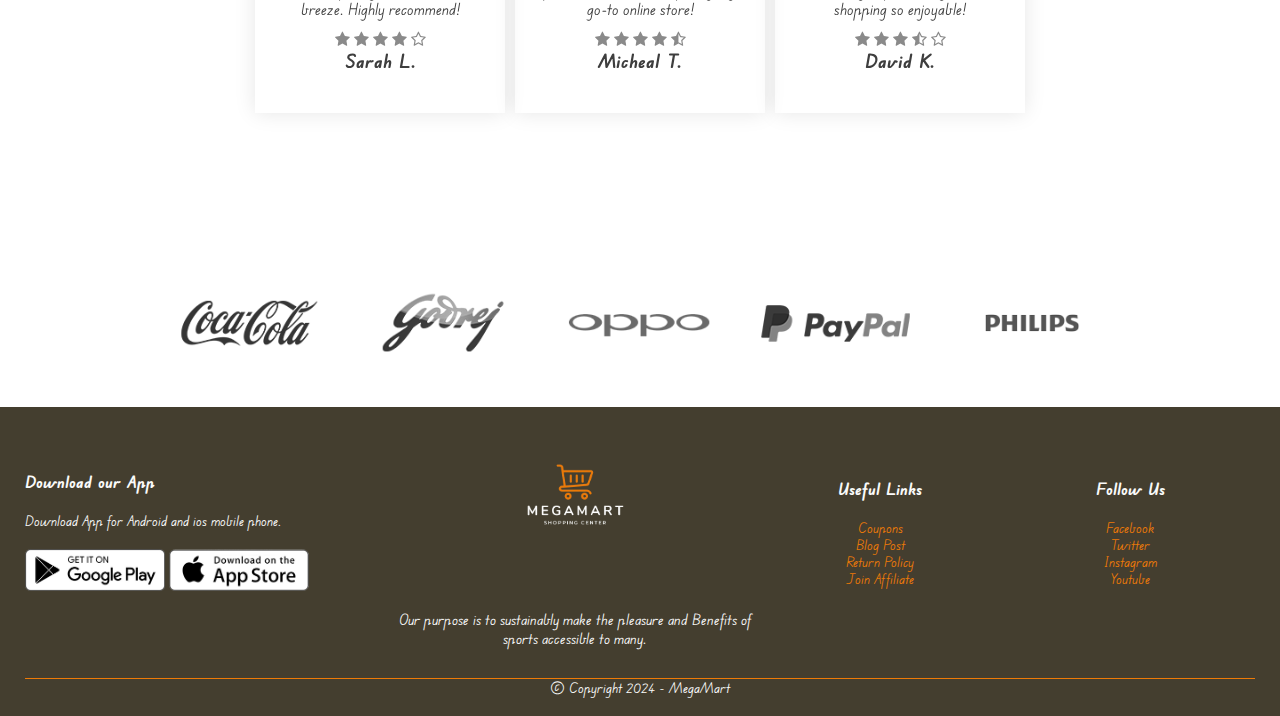
==== commit e03d5b59: "Home page completed" ====
--- a/index.html
+++ b/index.html
@@ -18,7 +18,7 @@
             <img src="images/logo-black.png" alt="logo" width="125px">
         </div>
         <nav>
-            <ul>
+            <ul id="MenuItems">
                 <li><a href="">Home</a></li>
                 <li><a href="">Products</a></li>
                 <li><a href="">About</a></li>
@@ -27,6 +27,7 @@
             </ul>
         </nav>
         <i class="fa fa-shopping-cart" id="cart"></i>
+        <img src="images/menu.png" alt="" class="menu-icon" onclick="menutoggle()">
     </div>
     <div class="row">
         <div class="col-2">
@@ -391,6 +392,61 @@
         </div>
     </div>
    </div>
-
+</div>
+<!--------------------Footer ----------->
+<div class="footer">
+    <div class="container">
+        <div class="row">
+            <div class="footer-col-1">
+                <h3>Download our App</h3>
+                <p>Download App for Android and ios mobile phone.</p>
+                <div class="app-logo">
+                    <img src="images/play-store.png" alt="">
+                    <img src="images/app-store.png" alt="">
+                </div>
+            </div>
+            <div class="footer-col-2">
+                <img src="images/logo-white.png" alt="">
+                <p>Our purpose is to sustainably make the pleasure and Benefits of sports accessible to many.</p>
+            </div>
+            <div class="footer-col-3">
+                <h3>Useful Links</h3>
+                <ul>
+                    <li>Coupons</li>
+                    <li>Blog Post</li>
+                    <li>Return Policy</li>
+                    <li>Join Affiliate</li>
+                </ul>
+            </div>
+            <div class="footer-col-4">
+                <h3>Follow Us</h3>
+                <ul>
+                    <li>Facebook</li>
+                    <li>Twitter</li>
+                    <li>Instagram</li>
+                    <li>Youtube</li>
+                </ul>
+            </div>
+        </div>
+        <hr>
+        <p class="copyright">
+            &#169; Copyright 2024 - MegaMart
+        </p>
+    </div>
+</div>
+<!-- JavaScript for toggle menu -->
+ <script>
+    let MenuItems = document.getElementById("MenuItems");
+    MenuItems.style.maxHeight = "0px"
+    function menutoggle(){
+        if(MenuItems.style.maxHeight == "0px")
+        {
+            MenuItems.style.maxHeight = "200px"
+        }
+        else{
+            MenuItems.style.maxHeight= "0px"
+        }
+    }
+ </script>
 </body>
 </html>--- a/style.css
+++ b/style.css
@@ -35,6 +35,11 @@
   font-weight: 700;
   font-size: 25px;
   transition: 0.3s;
+}
+.menu-icon{
+  width: 28px;
+  margin-left: 20px 0;
+  display: none;
 }
 .container {
   max-width: 1300px;
@@ -179,10 +184,12 @@
   padding: 40px 20px;
   box-shadow: 0 0 20px 0px rgba(0, 0, 0, 0.1);
   transition: transform 0.5s;
+  filter: grayscale(100%);
 }
 .testimonials .col-3:hover{
   transform: translateY(-10px);
   cursor: pointer;
+  filter: contrast(100%);
 }
 .testimonials .rating{
   padding-top: 10px;
@@ -209,3 +216,95 @@
   filter: contrast(100%);
 
 }
+.footer{
+  background: #443e2f;
+  color:#ed7a07;
+  font-size: 14px;
+  padding: 0 0 20px;
+}
+.footer p{
+  color: #fafafa;
+}
+.footer h3{
+  color: #fafafa;
+  margin-bottom: 20px;
+}
+.footer-col-1, .footer-col-2, .footer-col-3, .footer-col-4{
+  min-width: 250px;
+  margin-bottom: 20px;
+}
+.footer-col-1{
+  flex-basis: 30%;
+}
+.footer-col-2{
+  flex: 1;
+  text-align: center;
+
+}
+.footer-col-2 p{
+  margin-bottom: 10px;
+  font-size: 15px;
+}
+.footer-col-2 img{
+  width: 180px;
+  margin-bottom: 20px;
+}
+.footer-col-3, .footer-col-4{
+  flex-basis: 12%;
+  text-align: center;
+}
+ul{
+  list-style-type: none;
+}
+.app-logo{
+  margin-top: 20px;
+}
+.app-logo img{
+  width: 140px;
+}
+.copyright{
+  text-align: center;
+}
+.footer .container hr{
+  margin-top: 20px 0;
+  background: #ed7a07;
+  height: 1px;
+  border: none;
+}
+
+@media only screen and (max-width:800px){
+  nav ul{
+    margin-top: 15px;
+    position: absolute;
+    top: 70px;
+    left: 0;
+    background: #443e2f;
+    width: 100%;
+    overflow: hidden;
+    transition: max-height 0.5s;
+  }
+  nav ul li{
+    display: block;
+    margin: 10px;
+    margin-right: 50px;
+    margin-bottom: 10px;
+
+  }
+  nav ul li a{
+    color: #fafafa;
+  }
+  .navbar .menu-icon{
+    display: block;
+    cursor: pointer;
+  }
+}
+/* media query for less than 600px screen */
+
+@media only screen and (max-width: 600px){
+  .row{
+    text-align: center;
+  }
+  .col-2, .col-3, .col-4{
+    flex-basis: 100%;
+  }
+}
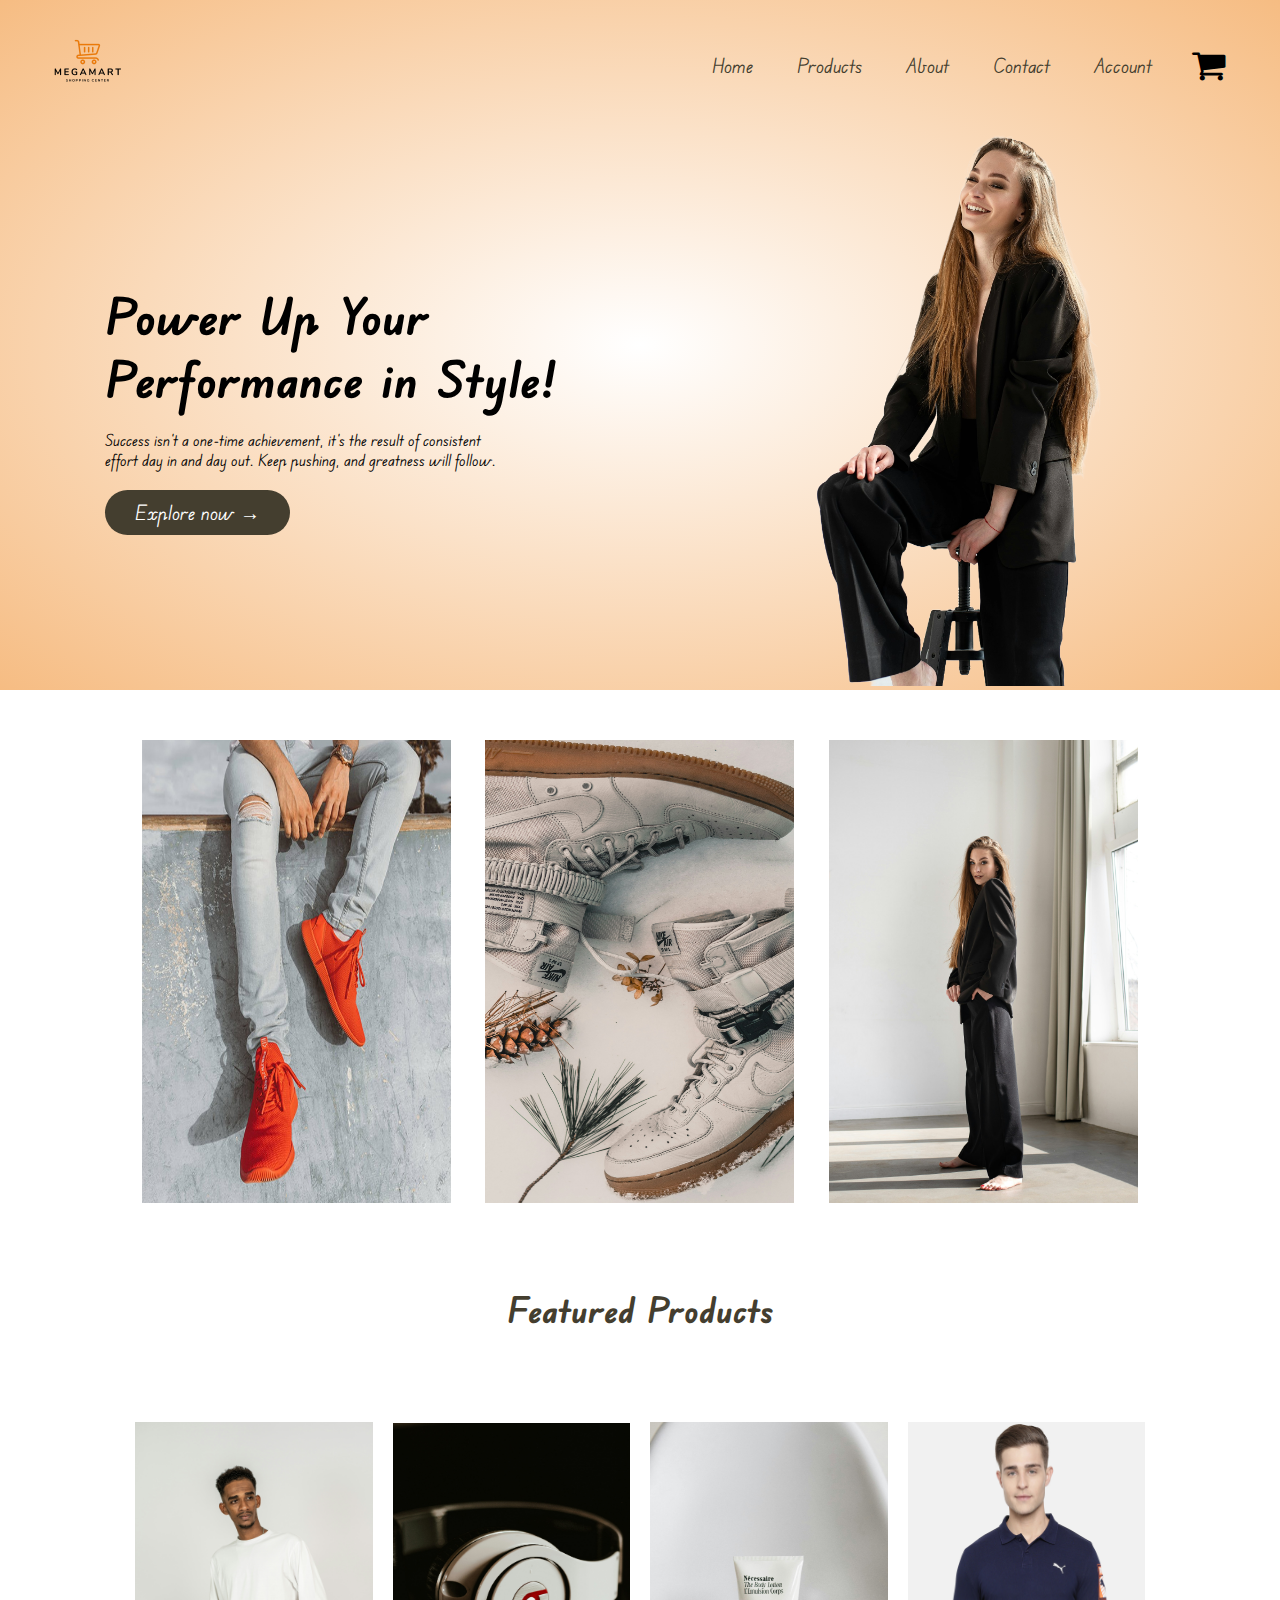
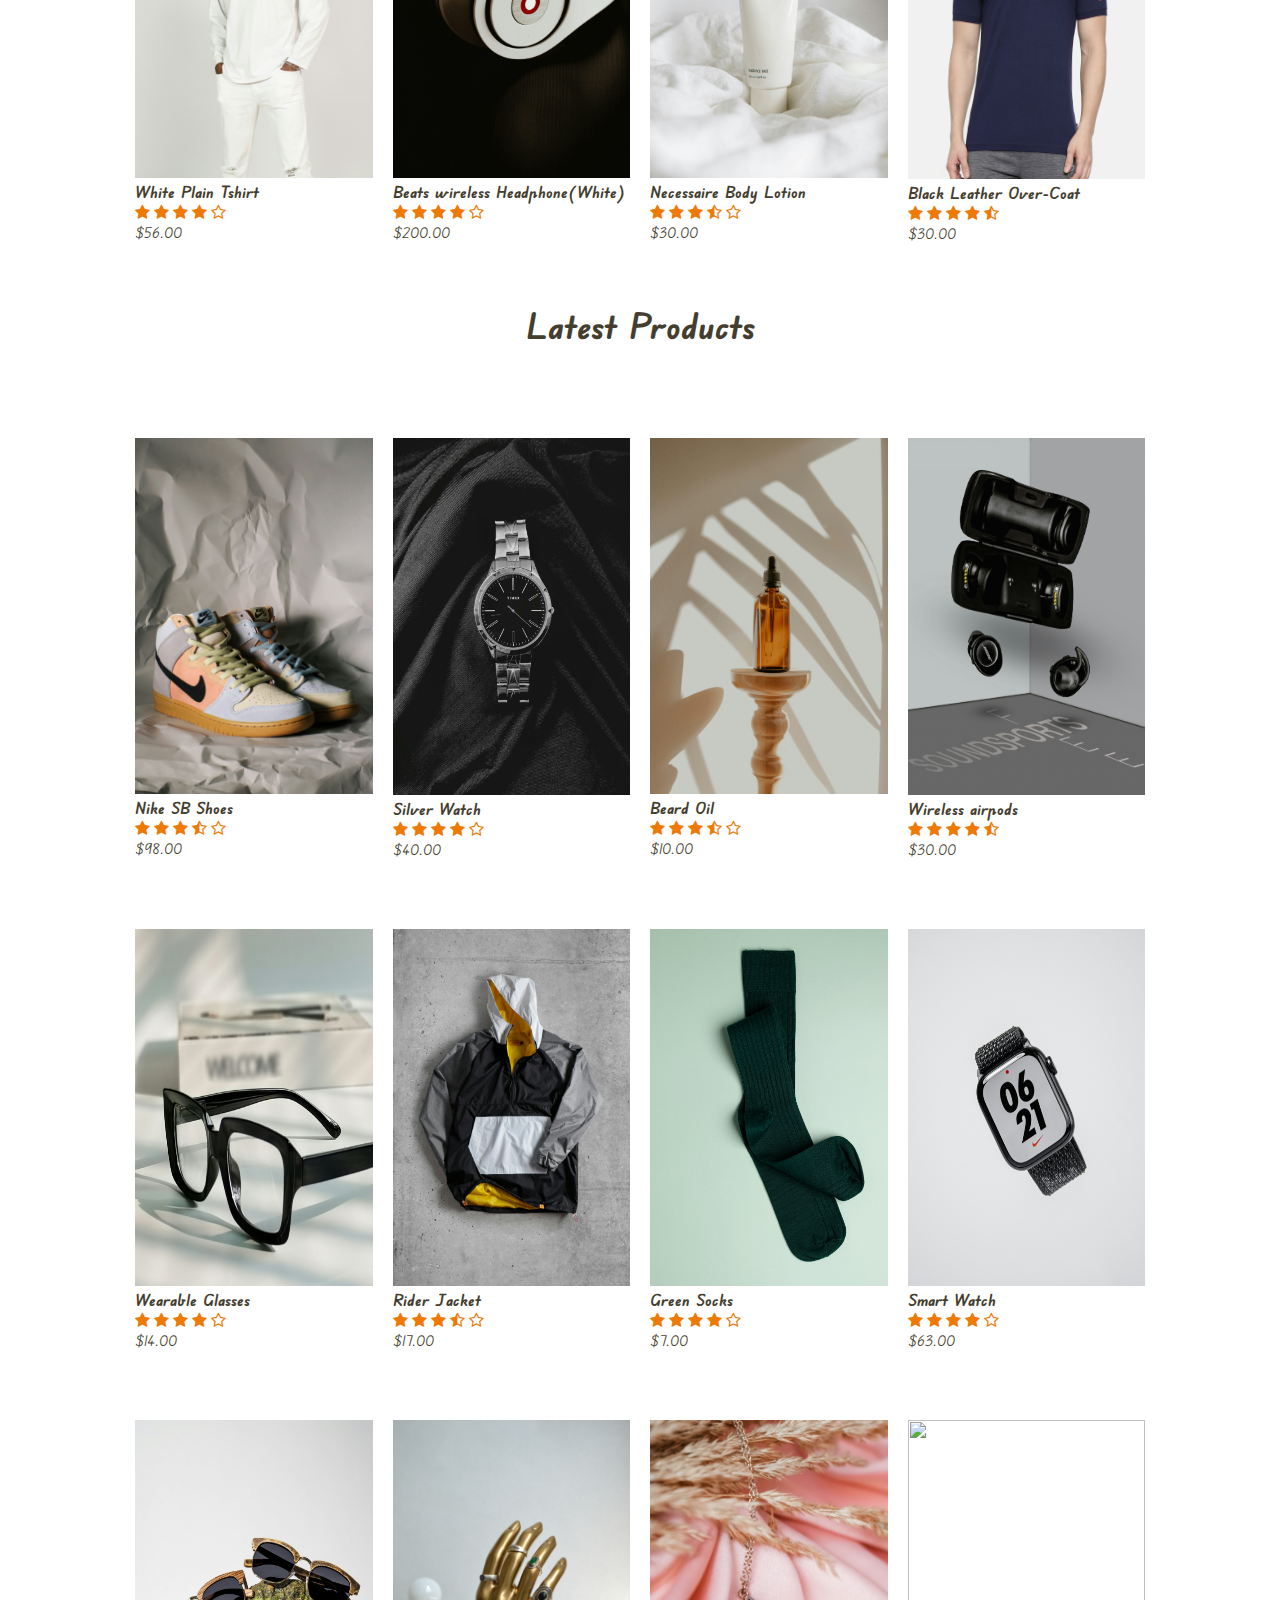
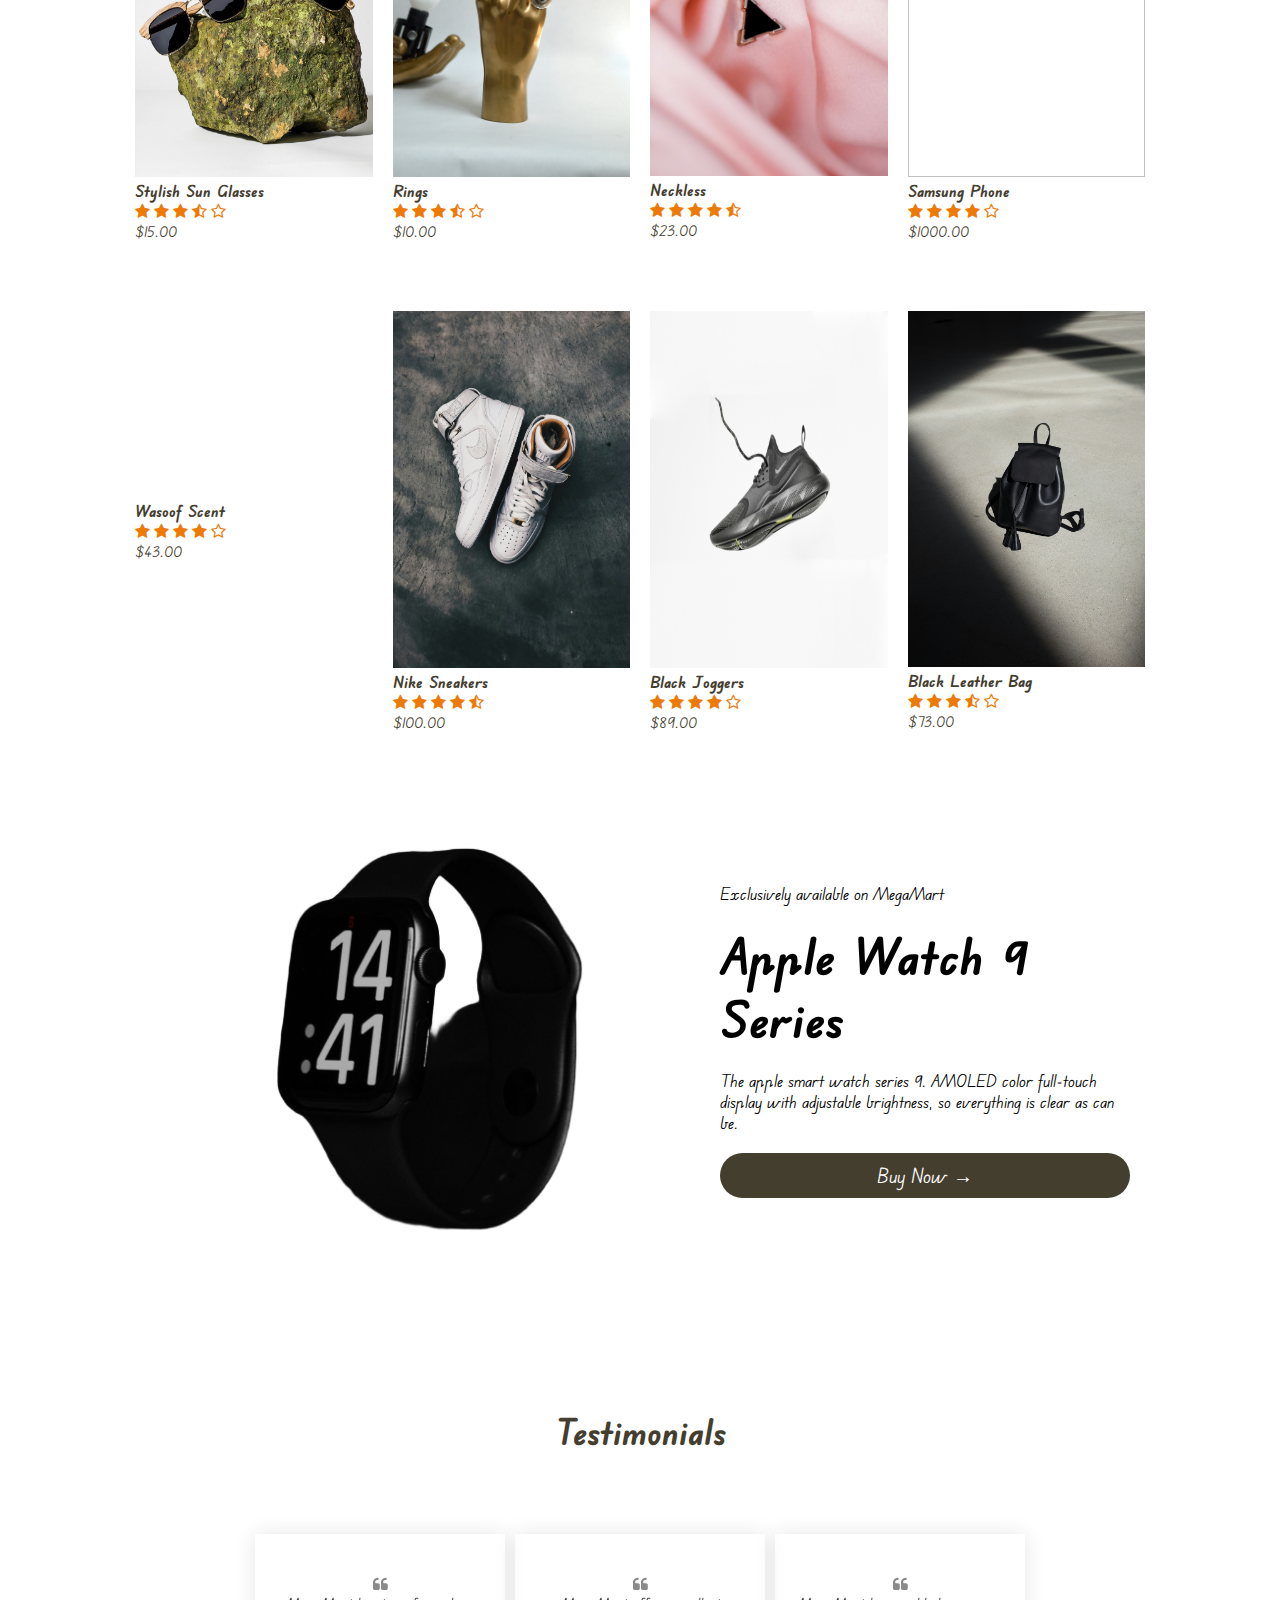
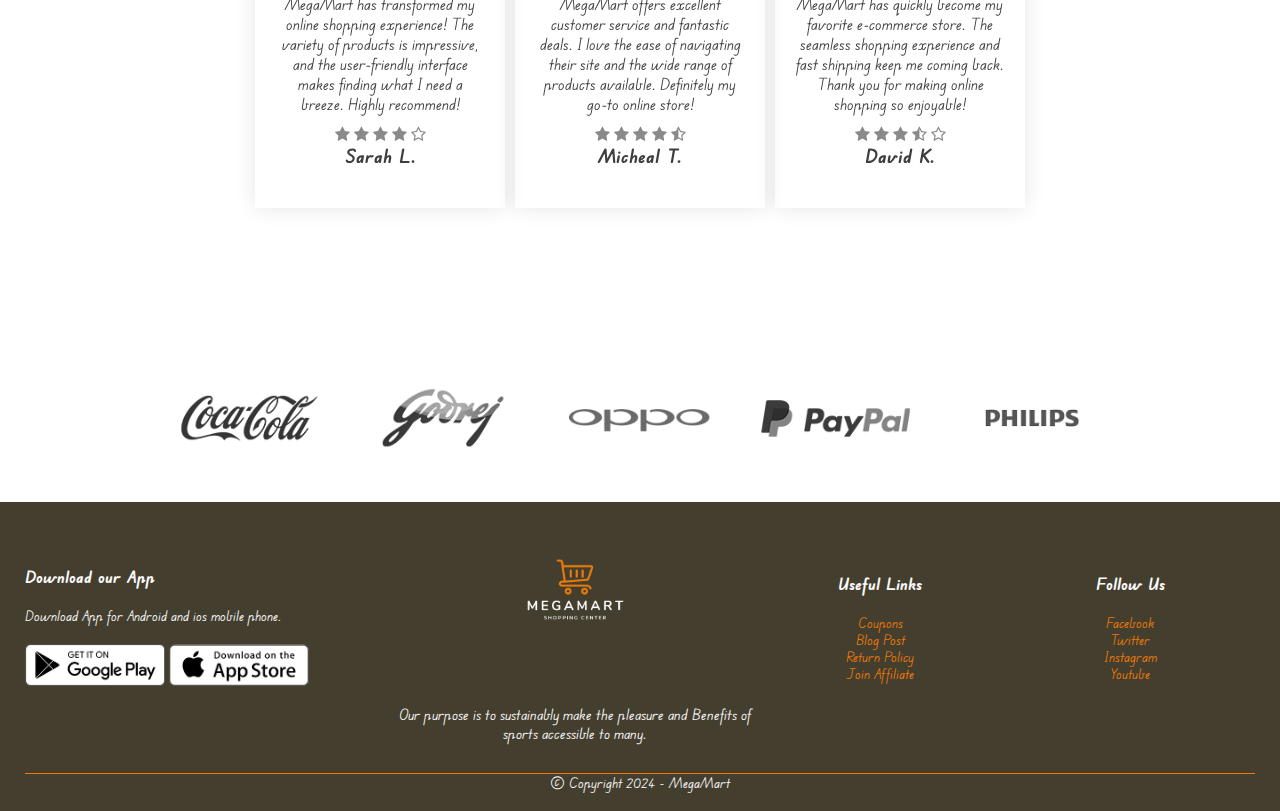
==== commit 6ddc6b23: "product-detail page done" ====
--- a/index.html
+++ b/index.html
@@ -20,8 +20,8 @@
         <nav>
             <ul id="MenuItems">
                 <li><a href="">Home</a></li>
-                <li><a href="">Products</a></li>
-                <li><a href="">About</a></li>
+                <li><a href="/products.html">Products</a></li>
+                <li><a href="/product-detail.html">About</a></li>
                 <li><a href="">Contact</a></li>
                 <li><a href="">Account</a></li>
             </ul>
@@ -36,7 +36,7 @@
             <a href="" class="btn">Explore now &#8594;</a>
         </div>
         <div class="col-2">
-            <img src="images/image1.png" alt="">
+            <img src="images/file.png" alt="">
         </div>
     </div>
 </div>
--- a/style.css
+++ b/style.css
@@ -35,6 +35,9 @@
   font-weight: 700;
   font-size: 25px;
   transition: 0.3s;
+}
+.logo:hover{
+  cursor: pointer;
 }
 .menu-icon{
   width: 28px;
@@ -271,6 +274,85 @@
   height: 1px;
   border: none;
 }
+.row-2{
+  justify-content: space-between;
+  margin: 40px auto 40px 14px;
+  font-size: 24px;
+  
+}
+select{
+  border: 1px solid #443e2f;
+  padding: 5px;
+  background-color: rgba(237, 122, 7, 0.8);
+  border-radius: 15px;
+  margin-right: 10px;
+}
+select:focus{
+  outline: none;
+}
+.page-btn{
+  margin: 0 auto 30px ;
+  font-weight: 700;
+}
+.page-btn span{
+  display: inline-block;
+  border: 2px solid #443e2f;
+  width: 30px;
+  height: 30px;
+  margin-left: 10px;
+  text-align: center;
+  cursor: pointer;
+  border-radius: 40px;
+  transition: 0.5s;
+}
+.page-btn span:hover{
+  background-color: #ed7a07;
+  transform: translateY(8px)
+}
+.single-product{
+  margin-top: 50px;
+}
+.single-product .col-2 img{
+  padding: 0;
+}
+.single-product .col-2{
+  padding: 10px;
+}
+.single-product h4{
+  margin: 20px 0;
+  font-size: 18px; 
+}
+.single-product select{
+  display: block;
+}
+.single-product input{
+  width: 50px;
+  height: 30px;
+  margin-top: 15px;
+  margin-left: 14px;
+  padding-left: 17px;
+  font-size: 16px;
+  margin-right: 10px;
+  border: 1px solid #443e2f;
+}
+.small-img-col{
+    flex-basis: 80%;
+}
+.small-img-col:hover{
+  cursor: pointer;
+
+}
+.small-img-col-dir{
+  display: flex;
+  flex-direction: row;
+  justify-content: space-around
+
+}
+.small-img-row{
+  display: flex;
+  justify-content: space-between;
+}
+
 
 @media only screen and (max-width:800px){
   nav ul{
@@ -307,4 +389,12 @@
   .col-2, .col-3, .col-4{
     flex-basis: 100%;
   }
-}
+  .single-product{
+    text-align: left;
+  }
+  .single-product .col-2{
+    padding: 30px 0;
+  }
+}
+
+
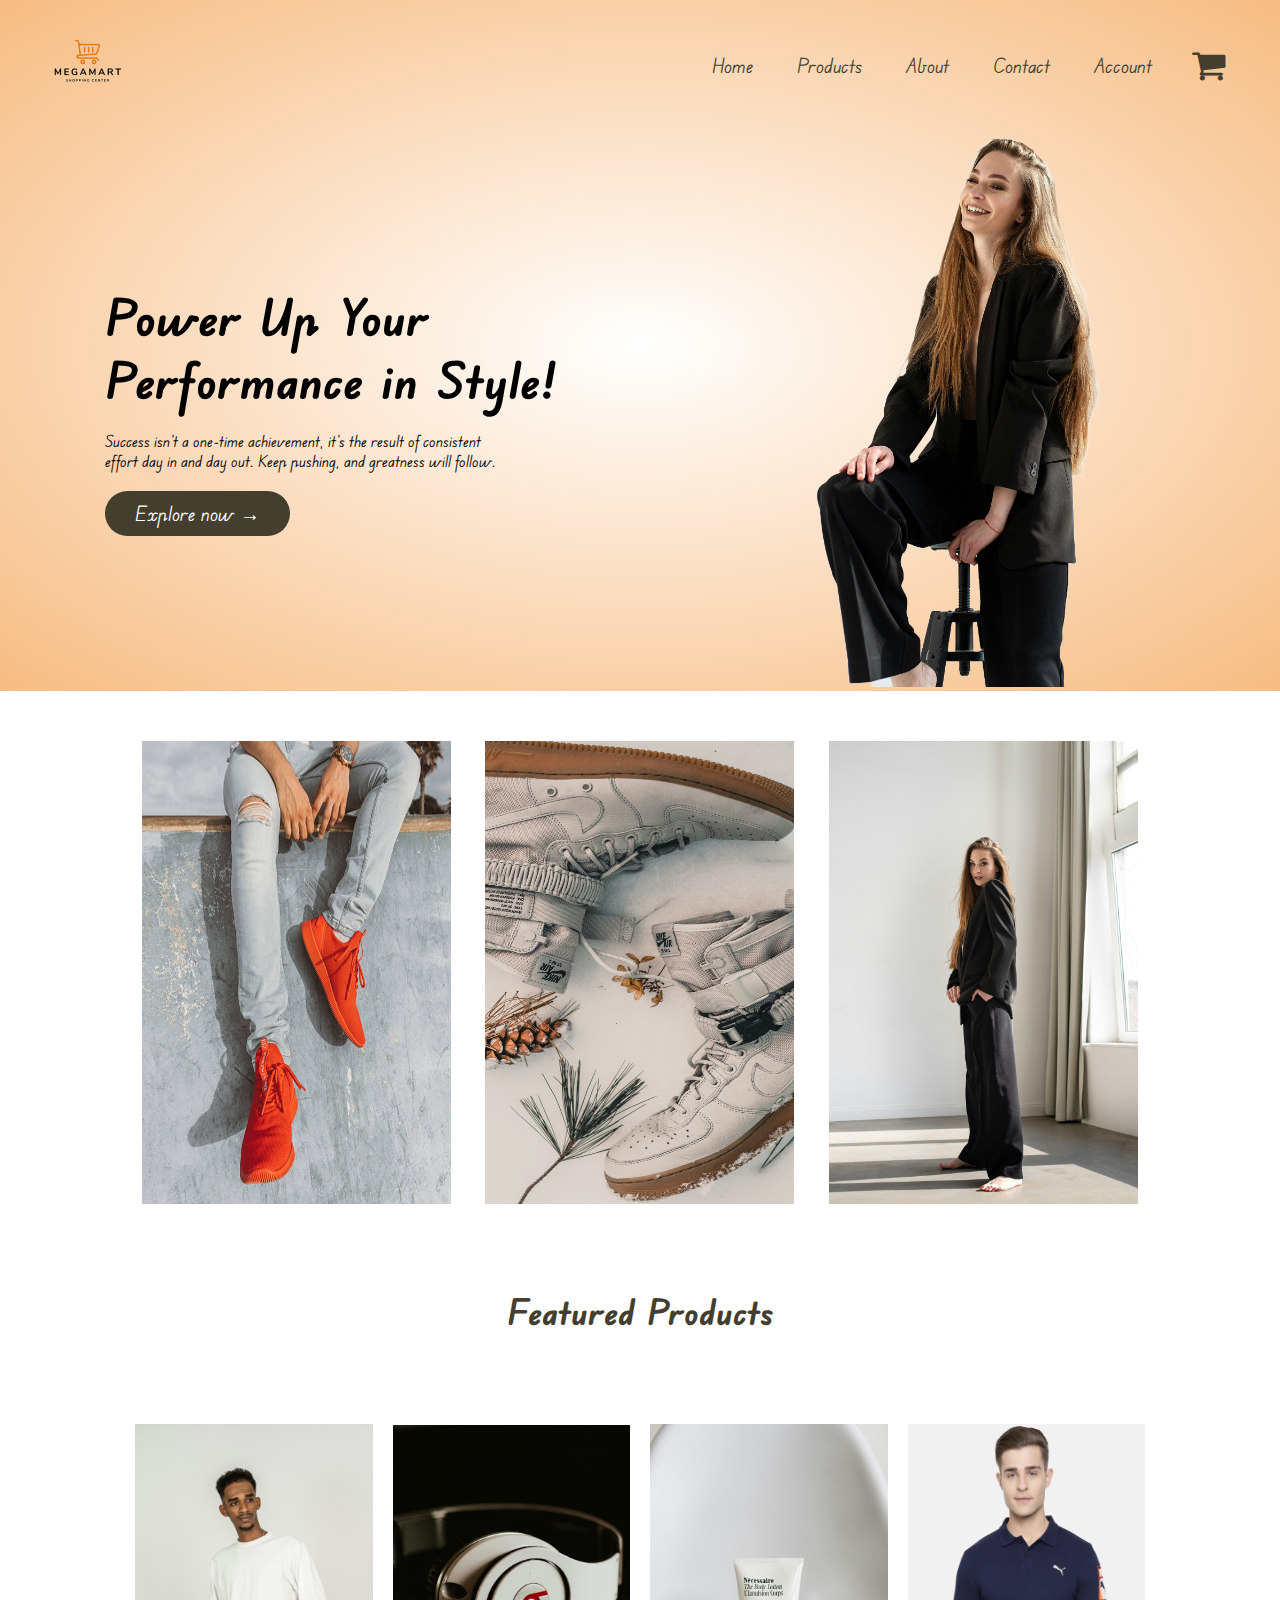
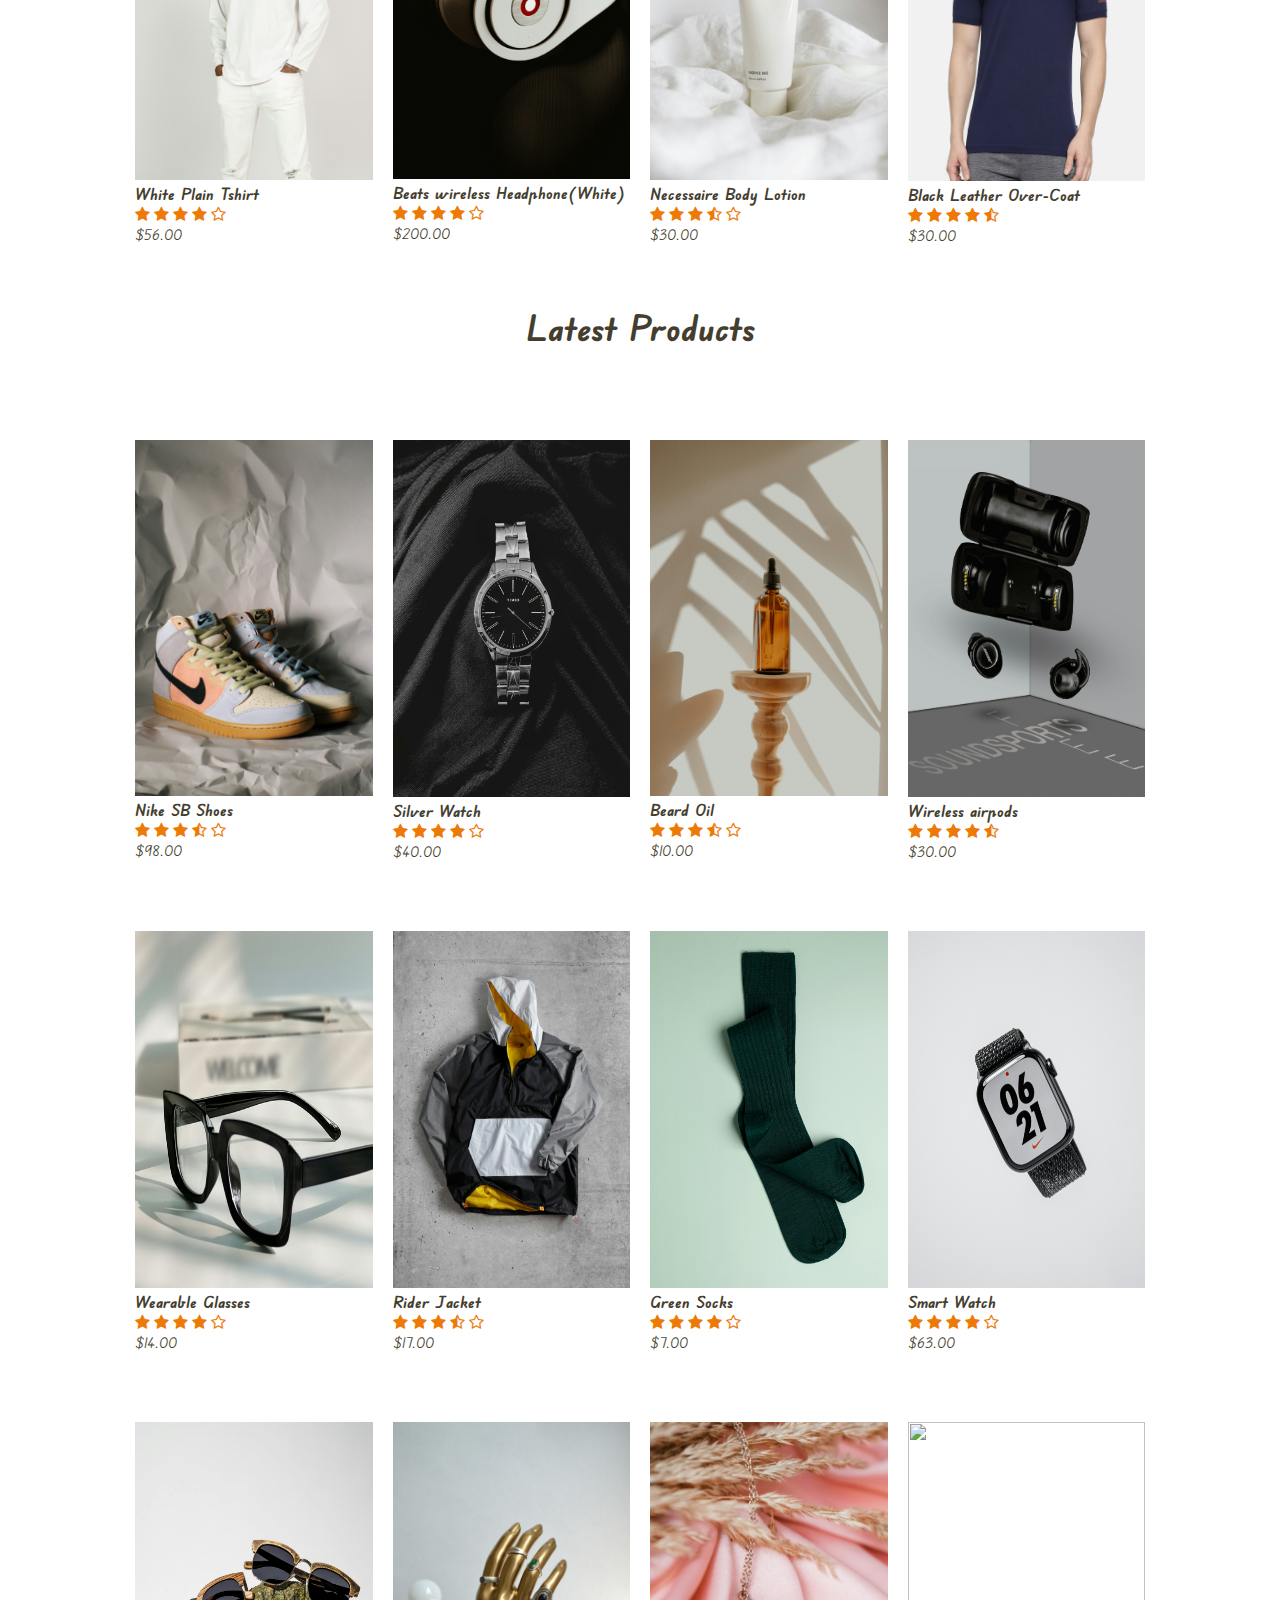
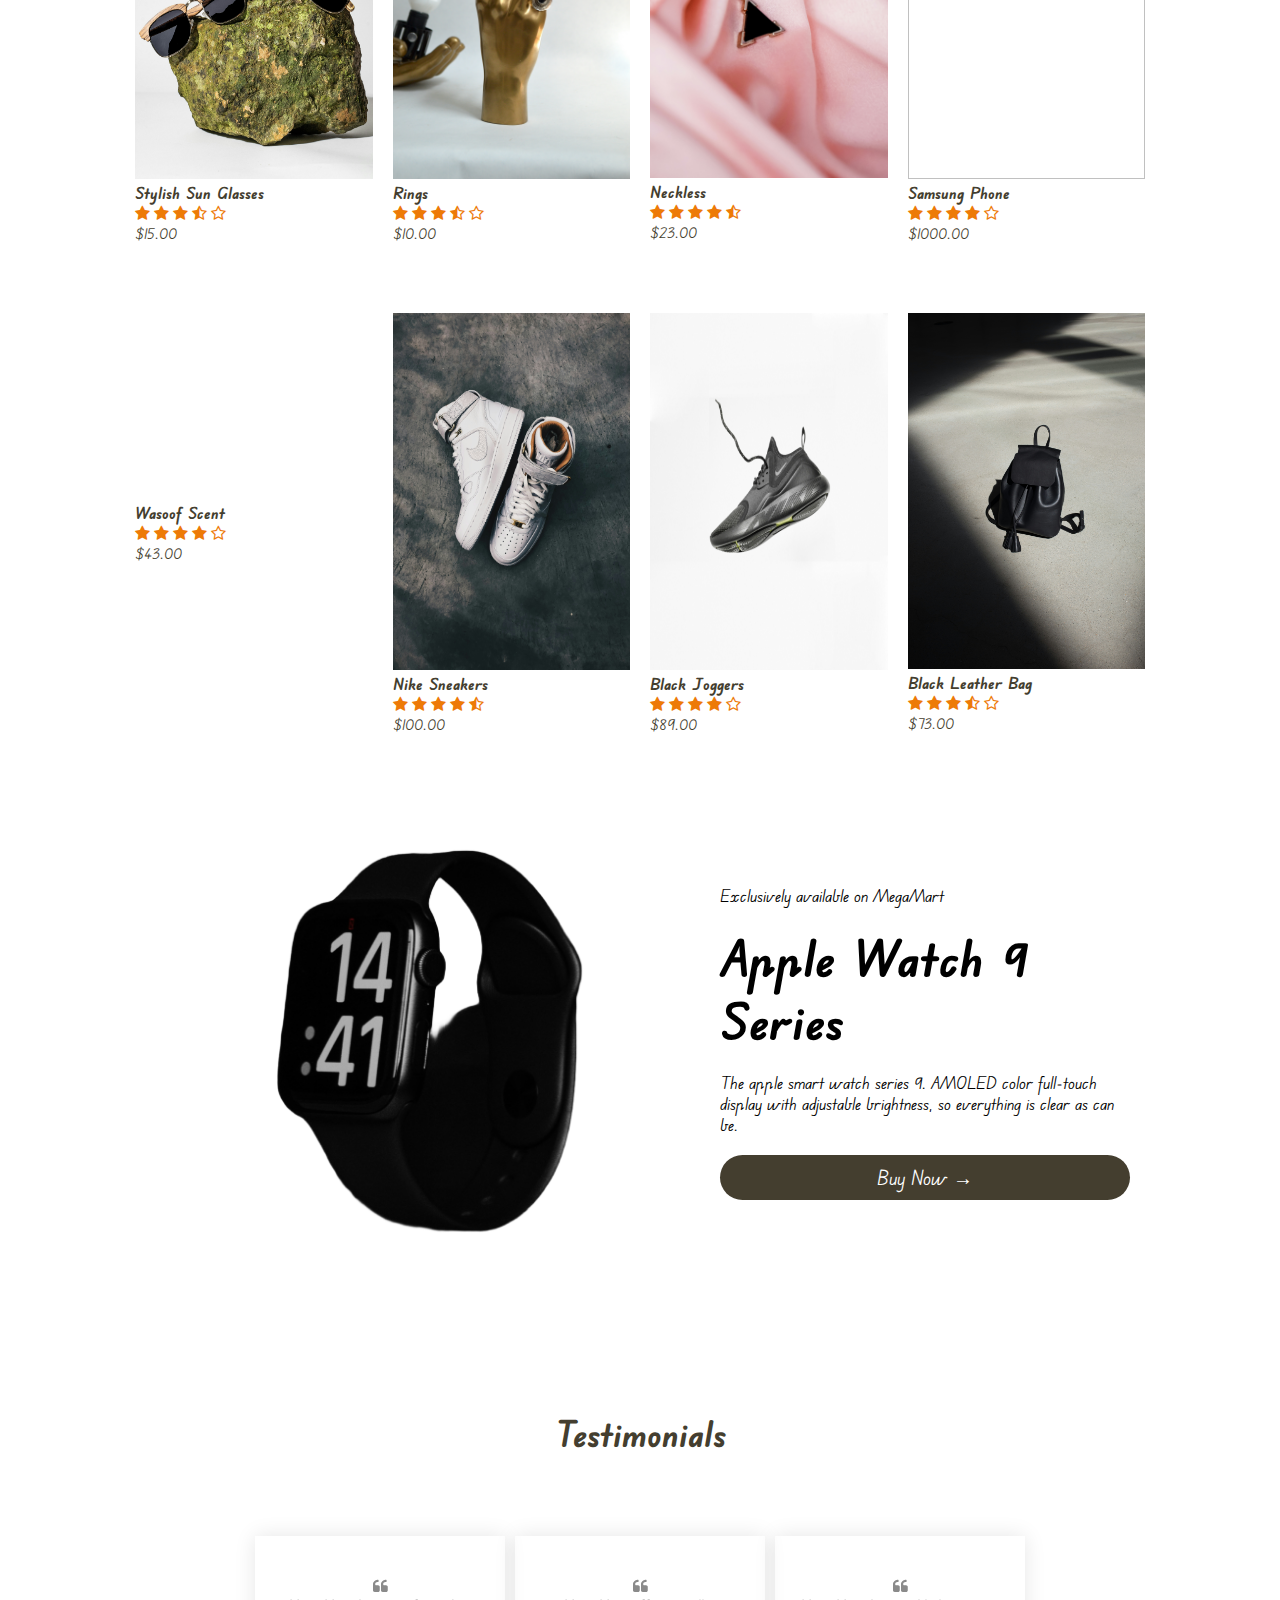
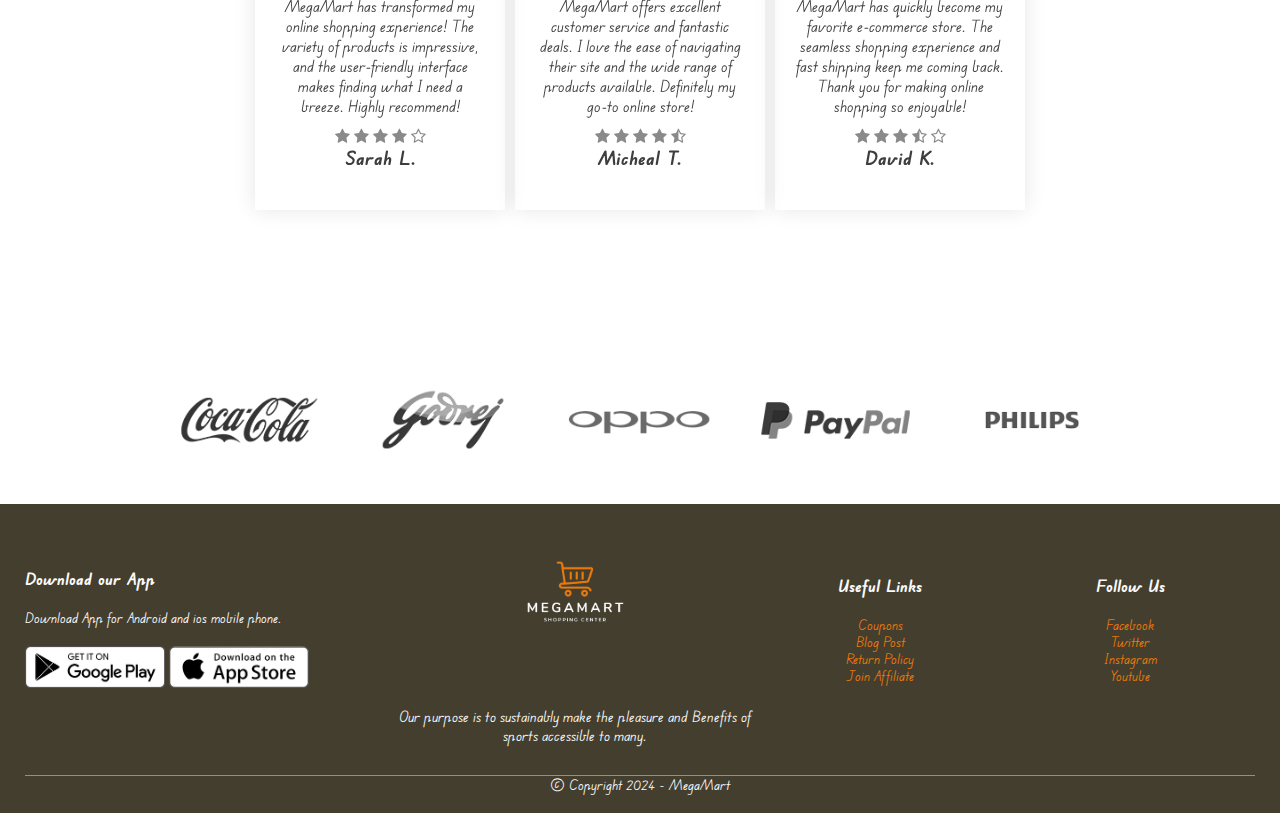
==== commit 68a59001: "cart done" ====
--- a/index.html
+++ b/index.html
@@ -15,25 +15,25 @@
 <div class="container">
     <div class="navbar">
         <div class="logo">
-            <img src="images/logo-black.png" alt="logo" width="125px">
+            <a href="/index.html"><img src="images/logo-black.png" alt="logo" width="125px"></a>
         </div>
         <nav>
             <ul id="MenuItems">
                 <li><a href="">Home</a></li>
                 <li><a href="/products.html">Products</a></li>
-                <li><a href="/product-detail.html">About</a></li>
+                <li><a href="">About</a></li>
                 <li><a href="">Contact</a></li>
                 <li><a href="">Account</a></li>
             </ul>
         </nav>
-        <i class="fa fa-shopping-cart" id="cart"></i>
+       <a href="/cart.html"><i class="fa fa-shopping-cart" id="cart" ></i></a>
         <img src="images/menu.png" alt="" class="menu-icon" onclick="menutoggle()">
     </div>
     <div class="row">
         <div class="col-2">
             <h1>Power Up Your Performance in Style!</h1>
             <p>Success isn’t a one-time achievement, it’s the result of consistent <br> effort day in and day out. Keep pushing, and greatness will follow.</p>
-            <a href="" class="btn">Explore now &#8594;</a>
+            <a href="/products.html" class="btn">Explore now &#8594;</a>
         </div>
         <div class="col-2">
             <img src="images/file.png" alt="">
@@ -52,7 +52,7 @@
             <img src="images/category-2.jpg" alt="" height="463px">
         </div>
         <div class="col-3">
-            <img src="images/category-3.jpg" alt="">
+           <a href="/product-detail.html"> <img src="images/category-3.jpg" alt=""></a>
         </div>
     </div>
     </div>
--- a/style.css
+++ b/style.css
@@ -352,7 +352,55 @@
   display: flex;
   justify-content: space-between;
 }
-
+.cart-page{
+  margin: 80px auto;
+}
+table{
+  width: 100%;
+  border-collapse: collapse;
+}
+.cart-info{
+  display: flex;
+  flex-wrap: wrap;
+}
+th{
+  text-align: left;
+  padding: 5px;
+  color: #443e2f;
+  background: rgba(237, 122, 7, 0.5);
+  font-weight: normal;
+}
+td{
+  padding: 10px 5px;
+}
+td input{
+  width: 40px;
+  height: 30px;
+  padding: 5px;
+}
+td a{
+  color: #443e2f;
+}
+td img{
+  width: 80px;
+  height: 80px;
+  margin-right: 10px;
+}
+.total-price{
+  display: flex;
+  justify-content: flex-end;
+}
+.total-price table{
+  border-top: 3px solid #443e2f;
+  width: 100%;
+  max-width: 350px;
+}
+td:last-child{
+  text-align: right;
+}
+th:last-child{
+  text-align: right;
+}
 
 @media only screen and (max-width:800px){
   nav ul{
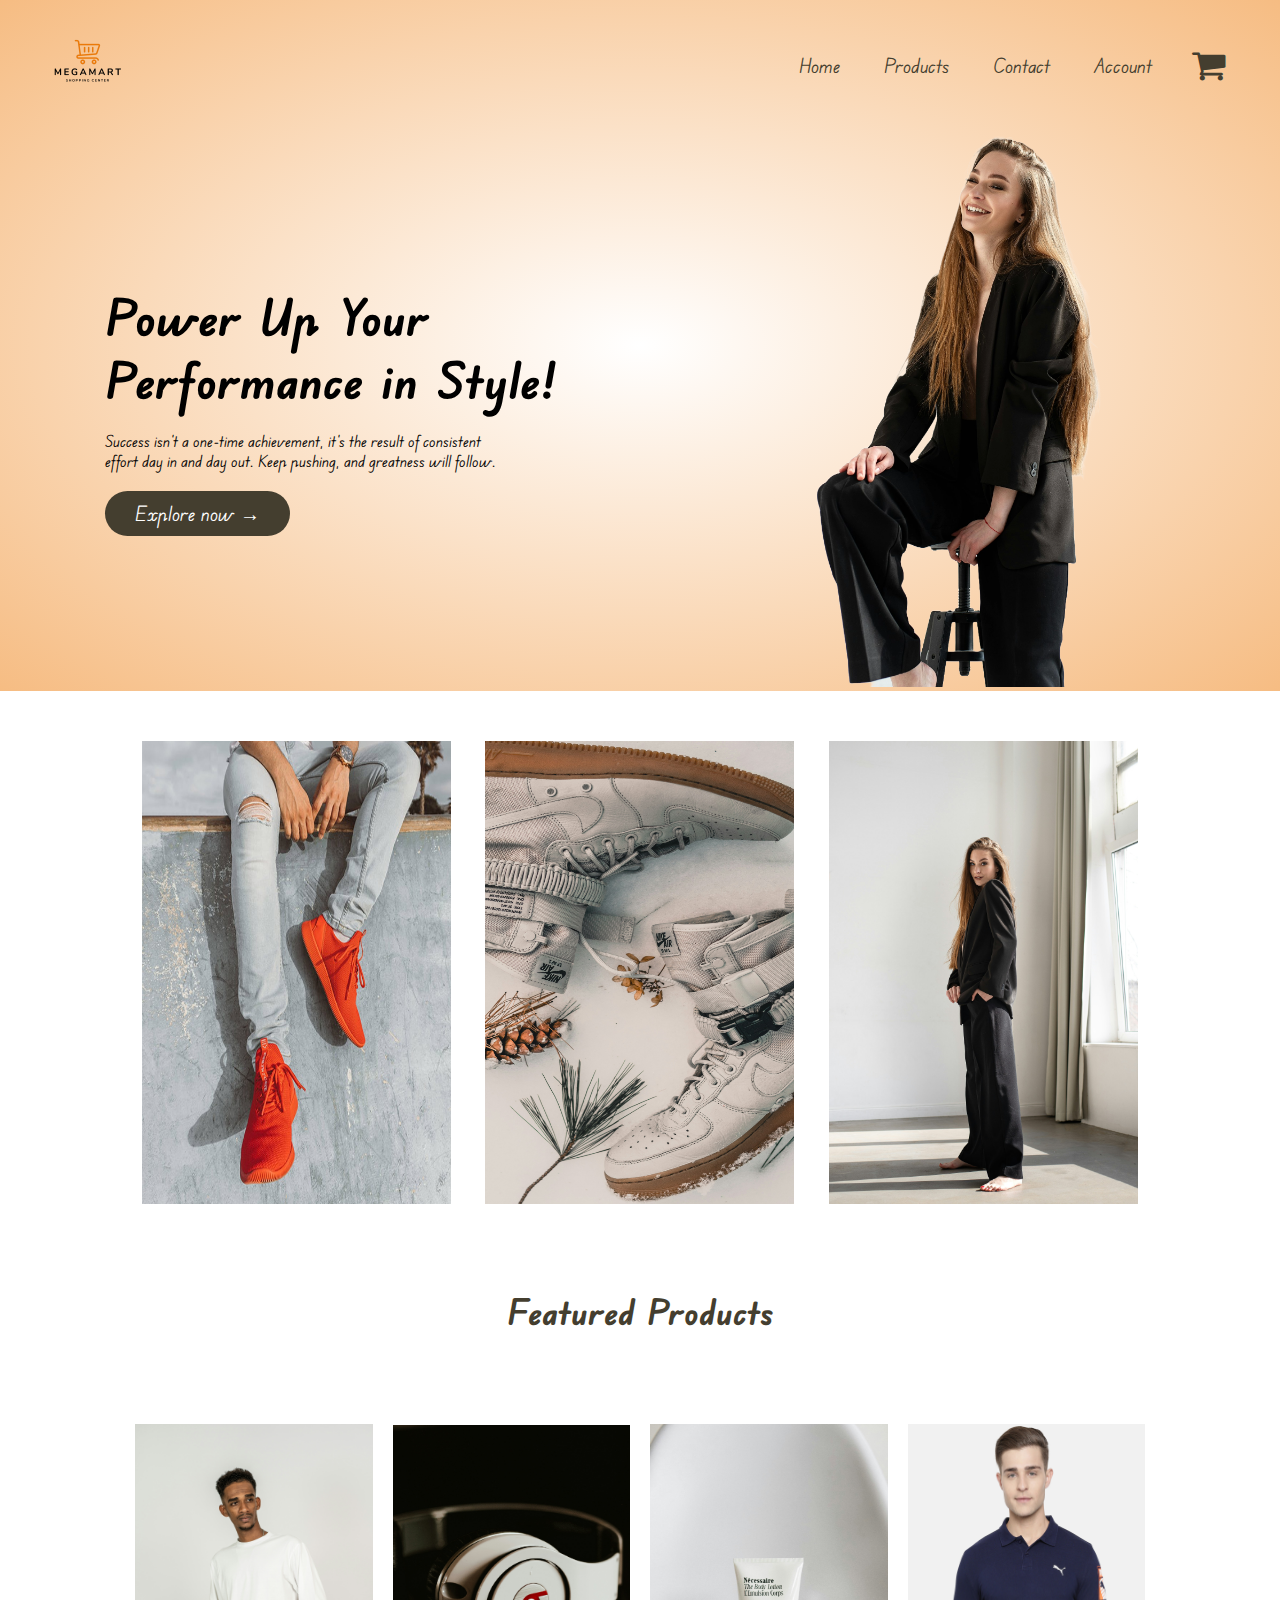
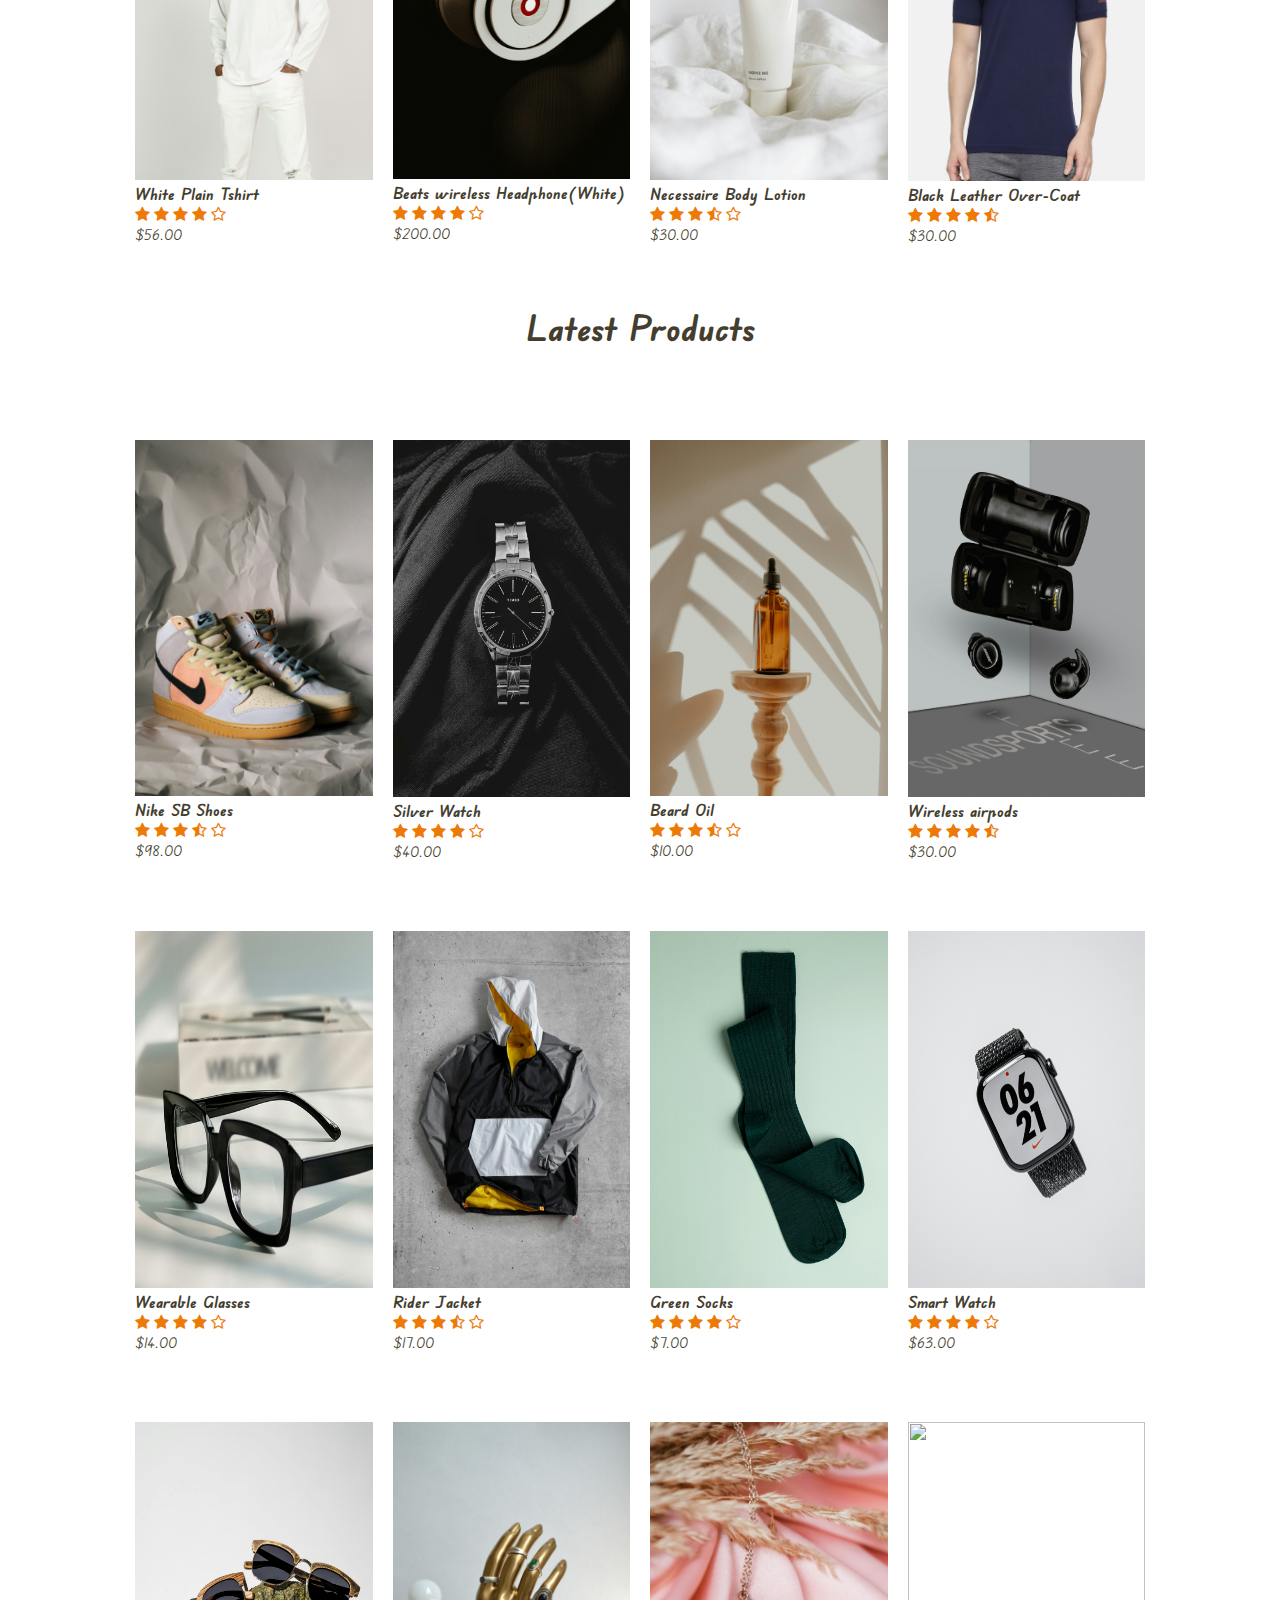
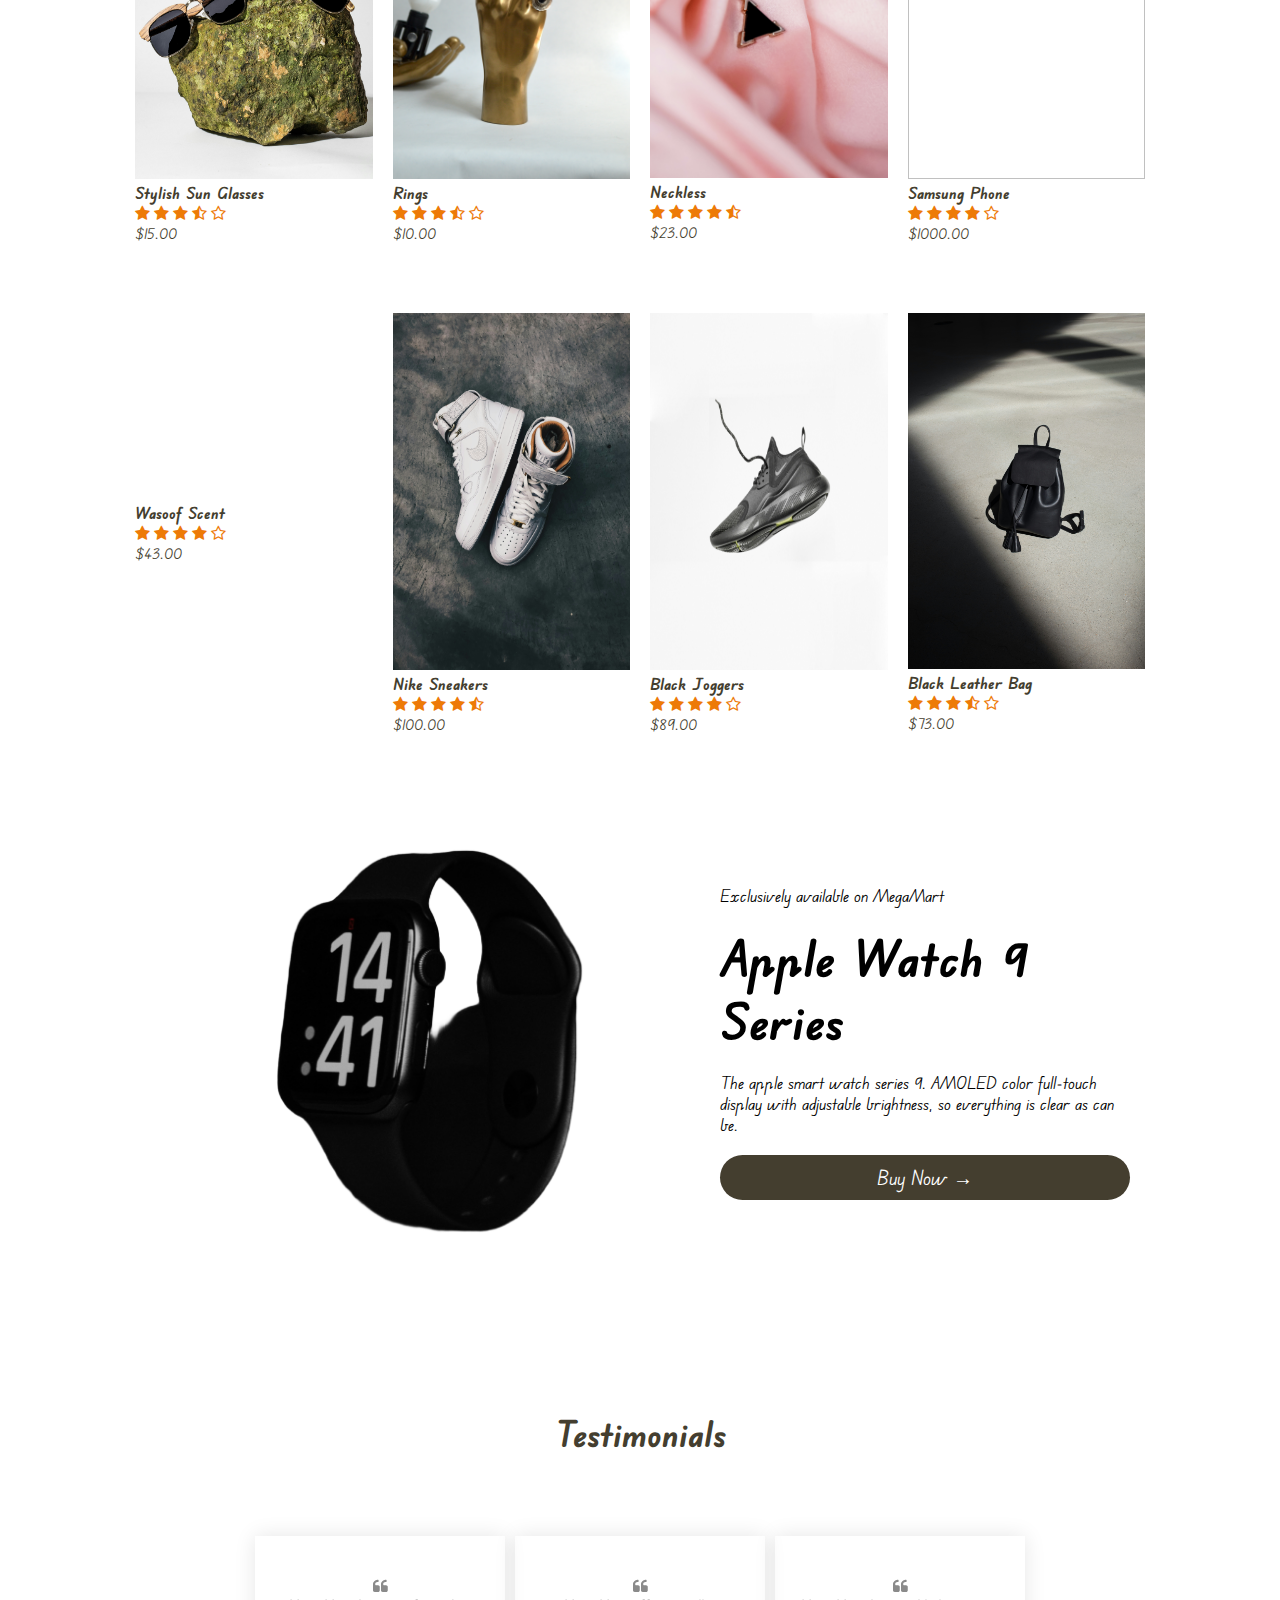
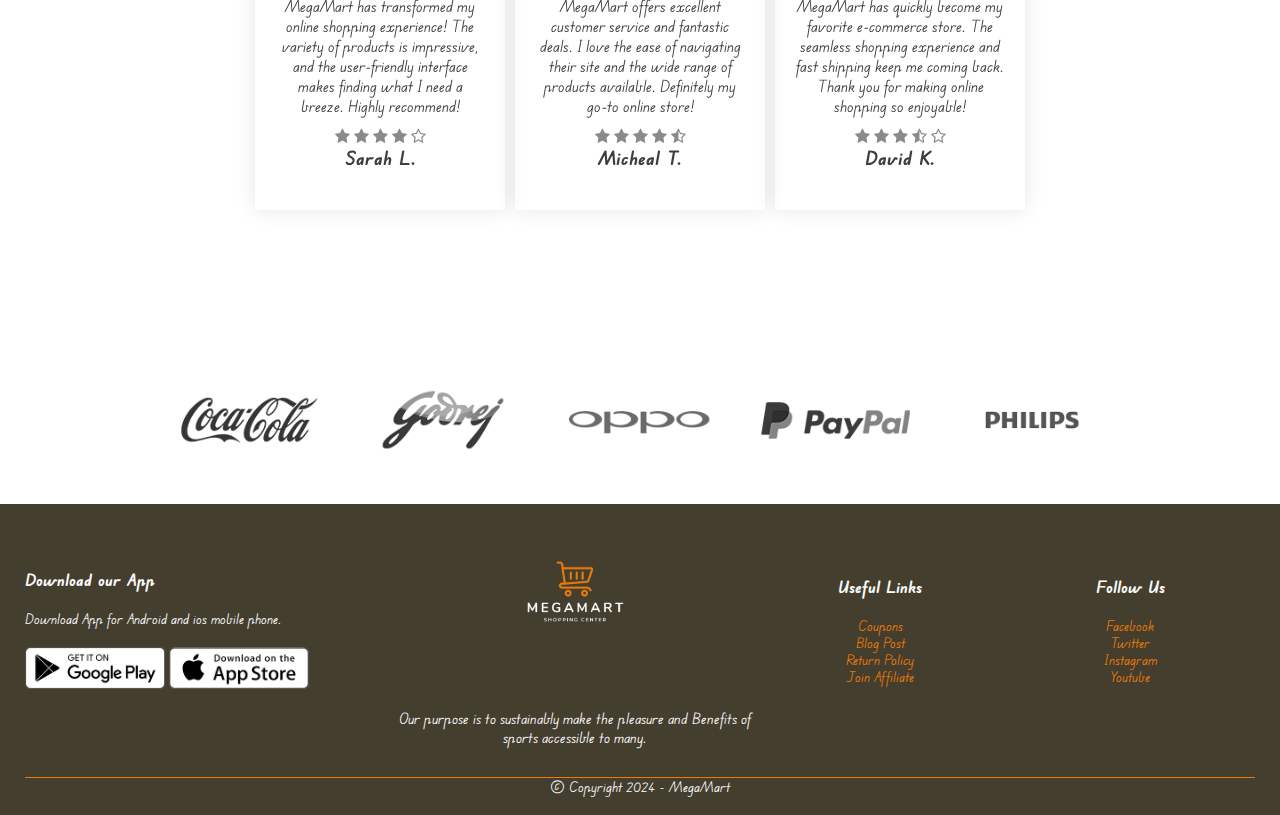
==== commit f83a7afe: "All Work Done" ====
--- a/index.html
+++ b/index.html
@@ -21,9 +21,8 @@
             <ul id="MenuItems">
                 <li><a href="">Home</a></li>
                 <li><a href="/products.html">Products</a></li>
-                <li><a href="">About</a></li>
-                <li><a href="">Contact</a></li>
-                <li><a href="">Account</a></li>
+                <li><a href="/contact.html">Contact</a></li>
+                <li><a href="/Account.html">Account</a></li>
             </ul>
         </nav>
        <a href="/cart.html"><i class="fa fa-shopping-cart" id="cart" ></i></a>
@@ -406,7 +405,7 @@
                 </div>
             </div>
             <div class="footer-col-2">
-                <img src="images/logo-white.png" alt="">
+              <a href="/index.html">  <img src="images/logo-white.png" alt=""></a>
                 <p>Our purpose is to sustainably make the pleasure and Benefits of sports accessible to many.</p>
             </div>
             <div class="footer-col-3">
--- a/style.css
+++ b/style.css
@@ -352,6 +352,10 @@
   display: flex;
   justify-content: space-between;
 }
+.small-container .dress-detail{
+  margin-bottom: 40%;
+  padding-left: 50px;
+}
 .cart-page{
   margin: 80px auto;
 }
@@ -401,6 +405,110 @@
 th:last-child{
   text-align: right;
 }
+
+.account-page{
+  padding: 50px 0;
+  background: radial-gradient(#fff, #ed7a07);
+}
+.form-container{
+  background: #fff;
+  width: 300px;
+  height: 400px;
+  position: relative;
+  text-align: center;
+  padding: 20px 0;
+  box-shadow: 0 0 20px 0 rgba(237, 122, 7, 0.5);
+  overflow: hidden;
+}
+.form-container span{
+  font-weight: bold;
+  padding: 0 10px;
+  color: #443e2f;
+  cursor: pointer;
+  width: 100px;
+  display: inline-block;
+}
+.form-btn{
+  display: inline-block;
+
+}
+.form-container form{
+  max-width: 300px;
+  padding: 0 20px;
+  position: absolute;
+  top: 130px;
+  transition: transform 1s;
+}
+form input{
+  width: 100%;
+  height: 30px;
+  margin: 10px 0;
+  padding: 0 10px;
+  border: 1px solid #ed7a07;
+
+}
+.input-box input{
+  width: 100%;
+  height: 70px;
+  margin: 10px 0;
+  padding: 0 10px;
+  border: 2px solid #443e2f;
+  border-radius: 30px;
+
+}
+form .btn{
+  width: 100%;
+  border: none;
+  cursor: pointer;
+  margin: 10px 0;
+}
+form .btn:focus{
+  outline: none;
+}
+#login-form{
+  left: -300px;
+}
+#register-form{
+  left: 0;
+  top: 55px;
+}
+form a{
+  font-size: 17px;
+}
+#indicator{
+  width: 100px;
+  border: none;
+  background-color: #ed7a07;
+  height: 3px;
+  margin-top: 8px;
+  transform: translate(100px);
+}
+.input-box .btn{
+    width: 50%;
+  border: none;
+  cursor: pointer;
+  margin: 10px 0;
+}
+.contact-page h2{
+  text-align: center;
+  font-size: 40px;
+}
+.contact-page .data{
+  margin-bottom: 200px;
+}
+.contact-page p{
+  padding: 5px 0 40px 0;
+}
+.contact-page .row{
+  margin-bottom: 5%;
+  display: flex;
+  flex-direction: row-reverse;
+}
+.col-2 .input-box{
+
+}
+
+
 
 @media only screen and (max-width:800px){
   nav ul{
